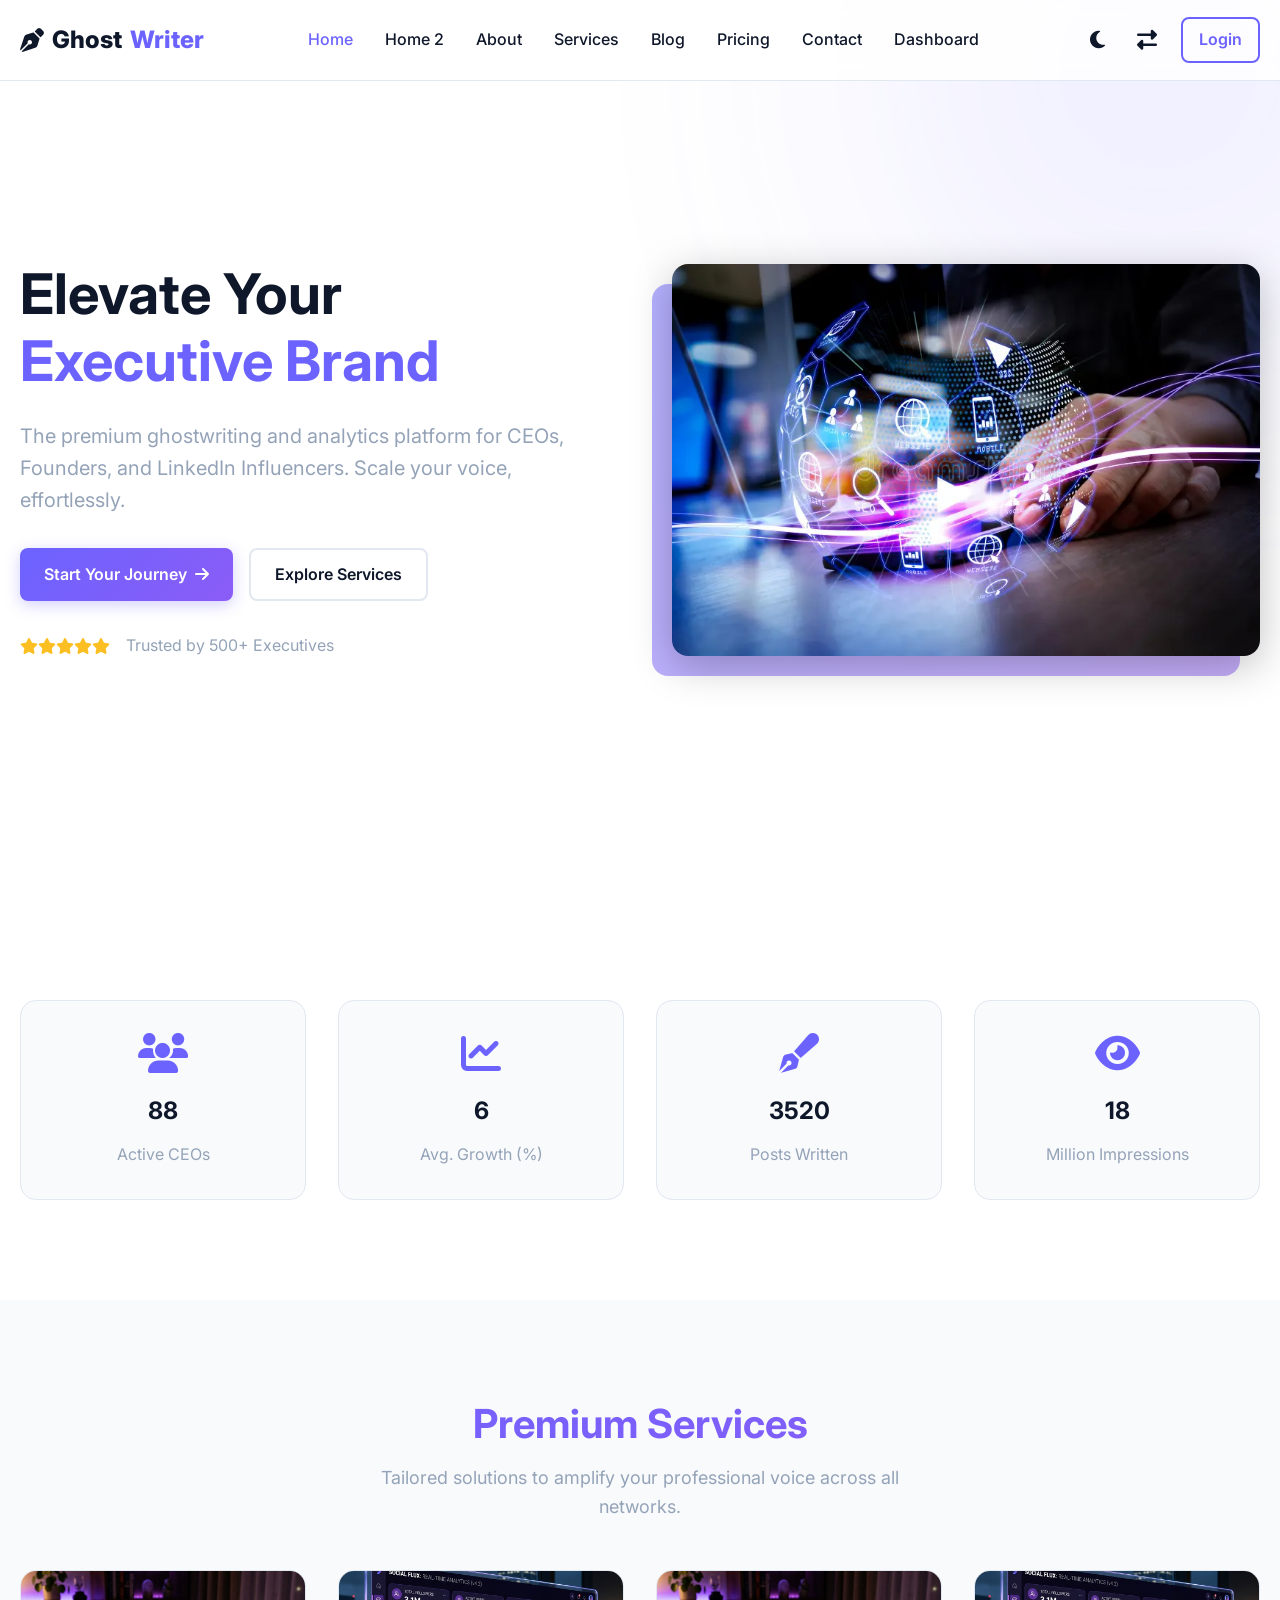
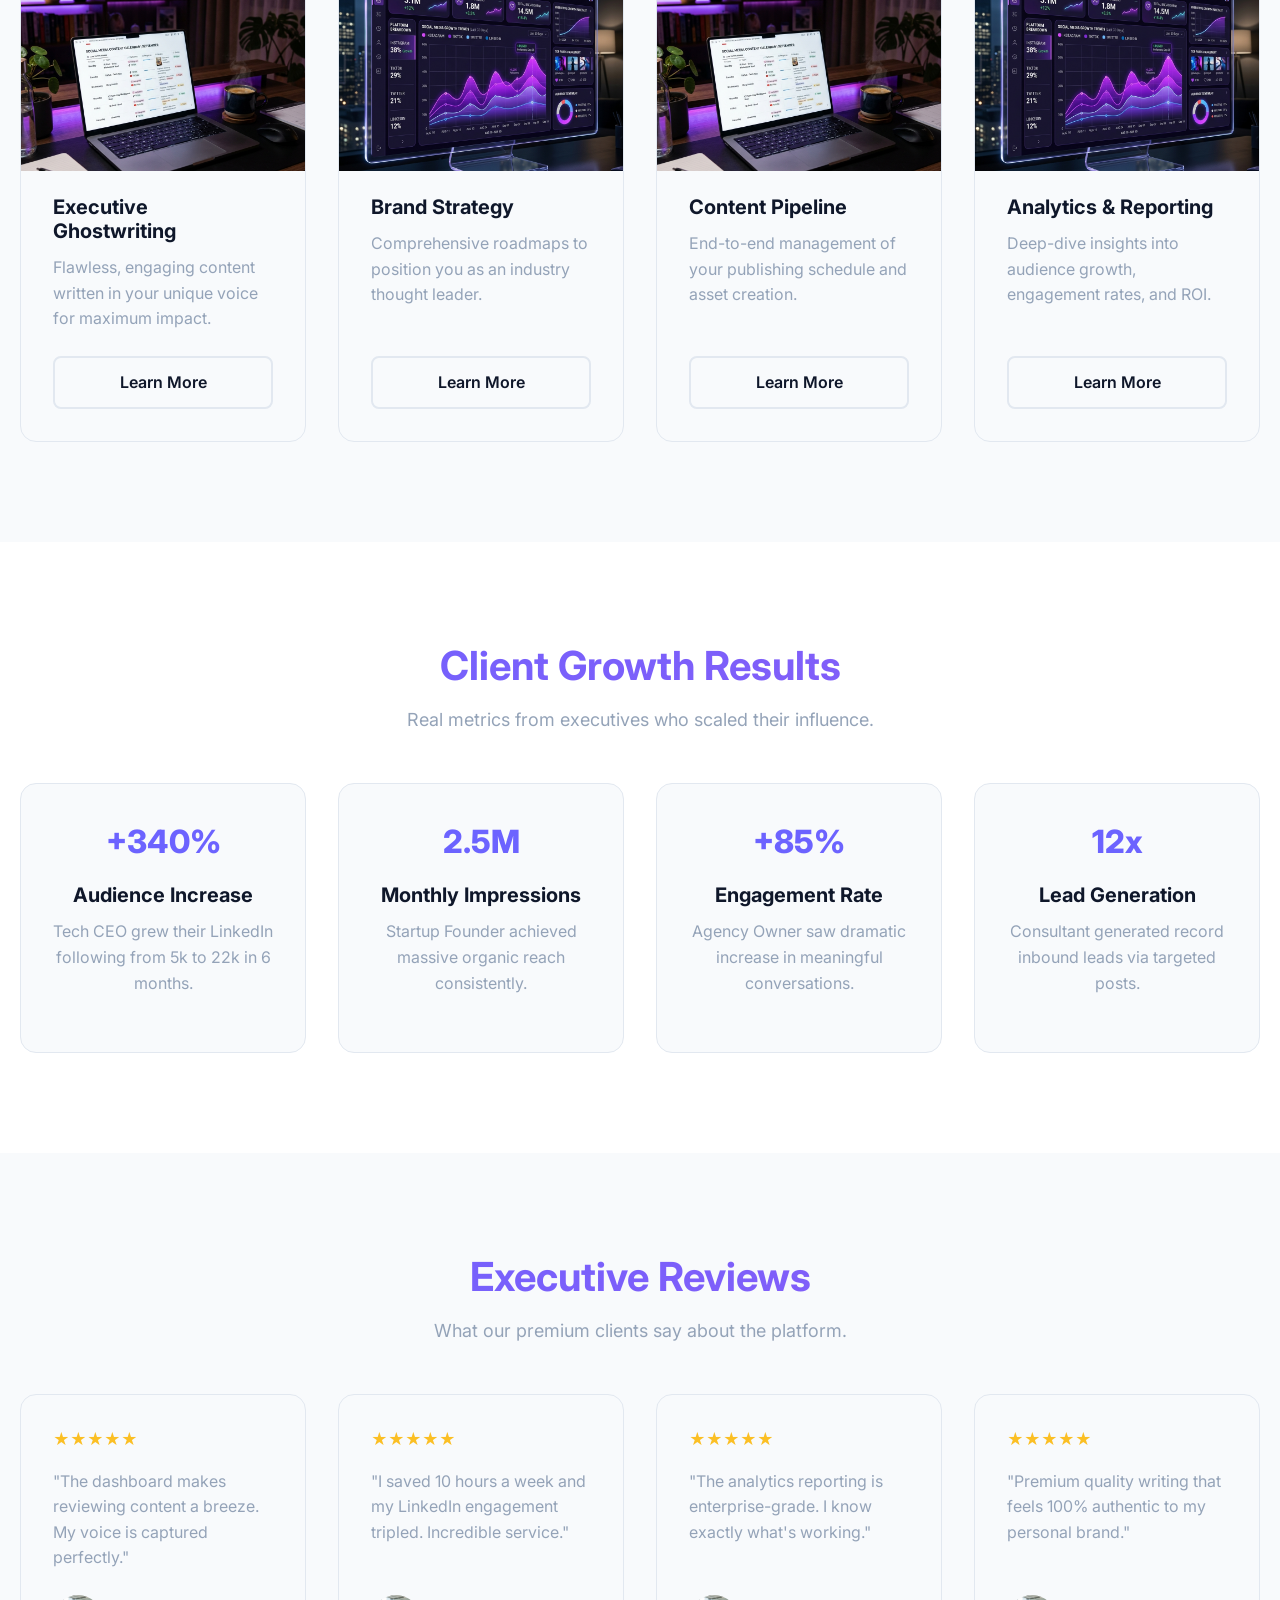
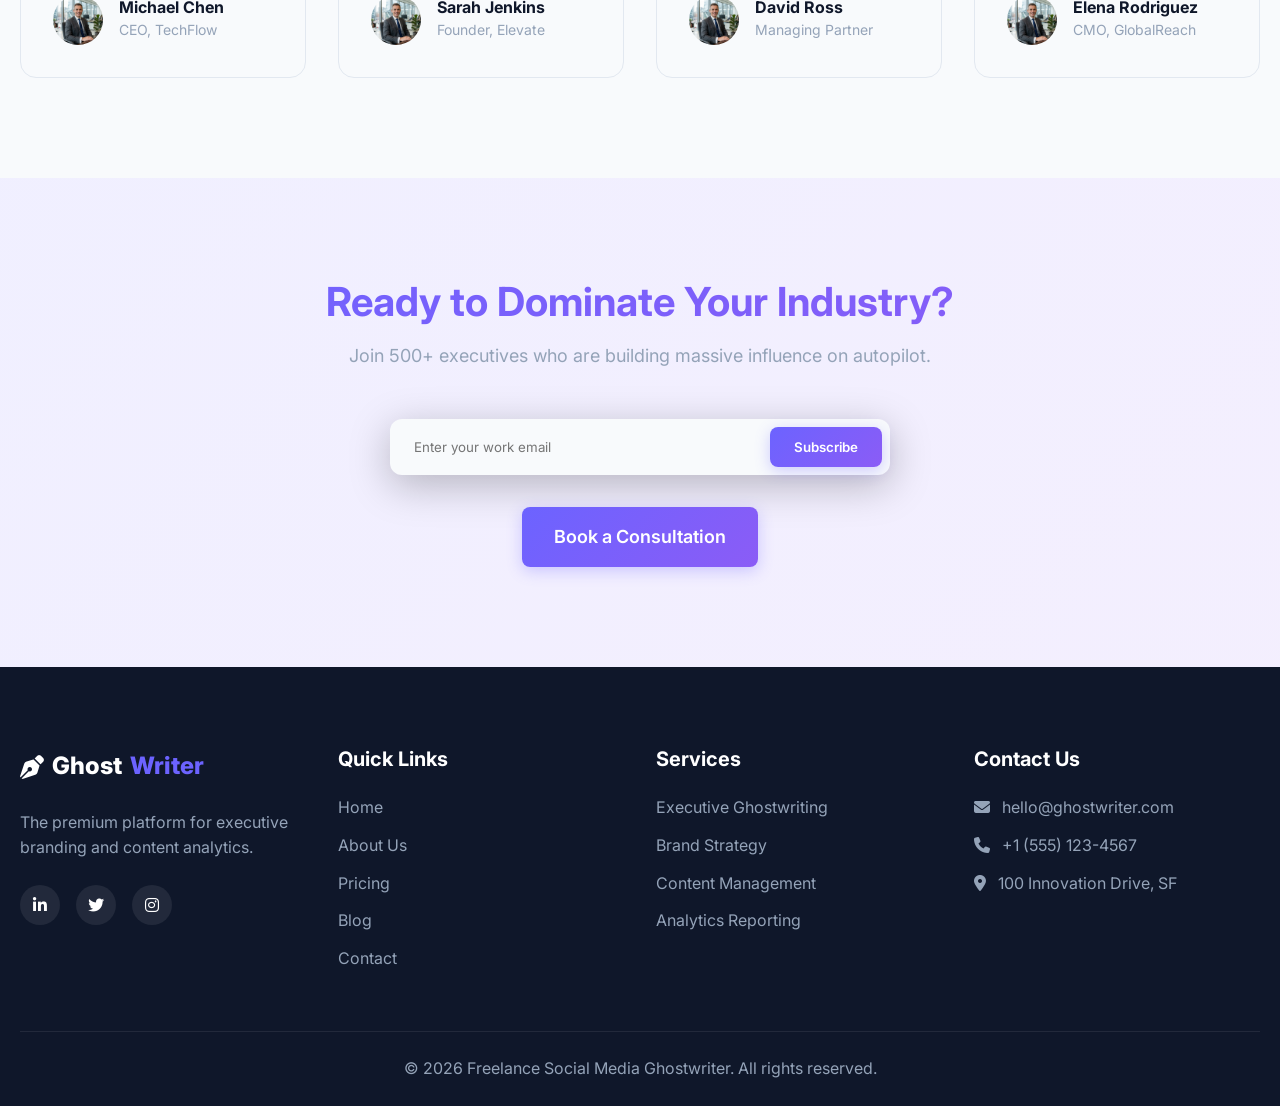
==== index.html @ 5eb12a27 "Initial commit" ====
<!DOCTYPE html>
<html lang="en">

<head>
    <meta charset="UTF-8">
    <meta name="viewport" content="width=device-width, initial-scale=1.0">
    <title>Home - Freelance Social Media Ghostwriter</title>
    <meta name="description" content="Premium SaaS + Executive Branding + Social Media Analytics Platform">
    <link href="https://fonts.googleapis.com/css2?family=Inter:wght@400;500;600;700;800&display=swap" rel="stylesheet">
    <link rel="stylesheet" href="https://cdnjs.cloudflare.com/ajax/libs/font-awesome/6.4.0/css/all.min.css">
    <link rel="stylesheet" href="assets/css/style.css">
    <link rel="stylesheet" href="assets/css/dark-mode.css">
</head>

<body>

    <!-- NAVBAR -->
    <nav class="navbar">
        <div class="container">
            <a href="index.html" class="logo">
                <i class="fa-solid fa-pen-nib"></i>
                Ghost<span>Writer</span>
            </a>
            <div class="nav-links">
                <a href="index.html" class="active">Home</a>
                <a href="home-2.html">Home 2</a>
                <a href="about.html">About</a>
                <a href="services.html">Services</a>
                <a href="blog.html">Blog</a>
                <a href="pricing.html">Pricing</a>
                <a href="contact.html">Contact</a>
                <a href="dashboard.html">Dashboard</a>
            </div>
            <div class="nav-actions">
                <button class="theme-toggle" aria-label="Toggle Dark Mode">
                    <i class="fa-solid fa-moon"></i>
                    <i class="fa-solid fa-sun" style="display:none;"></i>
                </button>
                <button class="rtl-toggle" aria-label="Toggle RTL">
                    <i class="fa-solid fa-right-left"></i>
                </button>
                <a href="login.html" class="btn btn-outline" style="padding: 0.5rem 1rem; border: 2px solid var(--primary); color: var(--primary);">Login</a>
                <button class="mobile-menu-btn">
                    <i class="fa-solid fa-bars"></i>
                </button>
            </div>
        </div>
    </nav>

    <!-- 1. HERO SECTION -->
    <header class="hero">
        <div class="container">
            <div class="hero-content">
                <h1>Elevate Your <br><span style="color:var(--primary)">Executive Brand</span></h1>
                <p>The premium ghostwriting and analytics platform for CEOs, Founders, and LinkedIn Influencers. Scale
                    your voice, effortlessly.</p>
                <div class="hero-btns">
                    <a href="pricing.html" class="btn btn-primary">Start Your Journey <i
                            class="fa-solid fa-arrow-right"></i></a>
                    <a href="services.html" class="btn btn-outline">Explore Services</a>
                </div>
                <div style="margin-top:2rem; display:flex; align-items:center; gap:1rem; color:var(--gray);">
                    <div style="display:flex;">
                        <i class="fa-solid fa-star" style="color:#fbbf24;"></i>
                        <i class="fa-solid fa-star" style="color:#fbbf24;"></i>
                        <i class="fa-solid fa-star" style="color:#fbbf24;"></i>
                        <i class="fa-solid fa-star" style="color:#fbbf24;"></i>
                        <i class="fa-solid fa-star" style="color:#fbbf24;"></i>
                    </div>
                    <span>Trusted by 500+ Executives</span>
                </div>
            </div>
            <div class="hero-img-wrap">
                <img src="assets/images/home-hero.png" alt="Executive Branding Dashboard">
            </div>
        </div>
    </header>

    <!-- 2. STATS SECTION (4 cards) -->
    <section class="section-padding">
        <div class="container">
            <div class="grid-4">
                <div class="card text-center stats-card">
                    <i class="fa-solid fa-users mb-4" style="font-size:2.5rem; color:var(--primary);"></i>
                    <h2 class="counter" data-target="250">0</h2>
                    <p class="card-text" style="margin:0;">Active CEOs</p>
                </div>
                <div class="card text-center stats-card">
                    <i class="fa-solid fa-chart-line mb-4" style="font-size:2.5rem; color:var(--primary);"></i>
                    <h2 class="counter" data-target="15">0</h2>
                    <p class="card-text" style="margin:0;">Avg. Growth (%)</p>
                </div>
                <div class="card text-center stats-card">
                    <i class="fa-solid fa-pen-fancy mb-4" style="font-size:2.5rem; color:var(--primary);"></i>
                    <h2 class="counter" data-target="10000">0</h2>
                    <p class="card-text" style="margin:0;">Posts Written</p>
                </div>
                <div class="card text-center stats-card">
                    <i class="fa-solid fa-eye mb-4" style="font-size:2.5rem; color:var(--primary);"></i>
                    <h2 class="counter" data-target="50">0</h2>
                    <p class="card-text" style="margin:0;">Million Impressions</p>
                </div>
            </div>
        </div>
    </section>

    <!-- 3. SERVICES SECTION (4 cards) -->
    <section class="section-padding" style="background:var(--card-bg);">
        <div class="container">
            <div class="text-center">
                <h2 class="section-title">Premium Services</h2>
                <p class="section-subtitle">Tailored solutions to amplify your professional voice across all networks.
                </p>
            </div>
            <div class="grid-4">
                <div class="card card-flush">
                    <div class="card-img-wrap">
                        <img src="assets/images/blog-thumb.png" alt="Ghostwriting">
                    </div>
                    <div class="card-content">
                        <h3 class="card-title">Executive Ghostwriting</h3>
                        <p class="card-text">Flawless, engaging content written in your unique voice for maximum impact.
                        </p>
                        <div class="card-footer">
                            <a href="services-details.html" class="btn btn-outline" style="width:100%;">Learn More</a>
                        </div>
                    </div>
                </div>
                <div class="card card-flush">
                    <div class="card-img-wrap">
                        <img src="assets/images/dashboard-mockup.png" alt="Brand Strategy">
                    </div>
                    <div class="card-content">
                        <h3 class="card-title">Brand Strategy</h3>
                        <p class="card-text">Comprehensive roadmaps to position you as an industry thought leader.</p>
                        <div class="card-footer">
                            <a href="services-details.html" class="btn btn-outline" style="width:100%;">Learn More</a>
                        </div>
                    </div>
                </div>
                <div class="card card-flush">
                    <div class="card-img-wrap">
                        <img src="assets/images/blog-thumb.png" alt="Content Management">
                    </div>
                    <div class="card-content">
                        <h3 class="card-title">Content Pipeline</h3>
                        <p class="card-text">End-to-end management of your publishing schedule and asset creation.</p>
                        <div class="card-footer">
                            <a href="services-details.html" class="btn btn-outline" style="width:100%;">Learn More</a>
                        </div>
                    </div>
                </div>
                <div class="card card-flush">
                    <div class="card-img-wrap">
                        <img src="assets/images/dashboard-mockup.png" alt="Analytics Reporting">
                    </div>
                    <div class="card-content">
                        <h3 class="card-title">Analytics & Reporting</h3>
                        <p class="card-text">Deep-dive insights into audience growth, engagement rates, and ROI.</p>
                        <div class="card-footer">
                            <a href="services-details.html" class="btn btn-outline" style="width:100%;">Learn More</a>
                        </div>
                    </div>
                </div>
            </div>
        </div>
    </section>

    <!-- 4. CASE STUDIES (4 cards) -->
    <section class="section-padding">
        <div class="container">
            <div class="text-center">
                <h2 class="section-title">Client Growth Results</h2>
                <p class="section-subtitle">Real metrics from executives who scaled their influence.</p>
            </div>
            <div class="grid-4">
                <div class="card text-center">
                    <div class="card-content">
                        <div style="font-size:2rem; font-weight:800; color:var(--primary); margin-bottom:1rem;">+340%
                        </div>
                        <h3 class="card-title">Audience Increase</h3>
                        <p class="card-text">Tech CEO grew their LinkedIn following from 5k to 22k in 6 months.</p>
                    </div>
                </div>
                <div class="card text-center">
                    <div class="card-content">
                        <div style="font-size:2rem; font-weight:800; color:var(--primary); margin-bottom:1rem;">2.5M
                        </div>
                        <h3 class="card-title">Monthly Impressions</h3>
                        <p class="card-text">Startup Founder achieved massive organic reach consistently.</p>
                    </div>
                </div>
                <div class="card text-center">
                    <div class="card-content">
                        <div style="font-size:2rem; font-weight:800; color:var(--primary); margin-bottom:1rem;">+85%
                        </div>
                        <h3 class="card-title">Engagement Rate</h3>
                        <p class="card-text">Agency Owner saw dramatic increase in meaningful conversations.</p>
                    </div>
                </div>
                <div class="card text-center">
                    <div class="card-content">
                        <div style="font-size:2rem; font-weight:800; color:var(--primary); margin-bottom:1rem;">12x
                        </div>
                        <h3 class="card-title">Lead Generation</h3>
                        <p class="card-text">Consultant generated record inbound leads via targeted posts.</p>
                    </div>
                </div>
            </div>
        </div>
    </section>

    <!-- 5. TESTIMONIALS (4 cards) -->
    <section class="section-padding" style="background:var(--card-bg);">
        <div class="container">
            <div class="text-center">
                <h2 class="section-title">Executive Reviews</h2>
                <p class="section-subtitle">What our premium clients say about the platform.</p>
            </div>
            <div class="grid-4">
                <div class="card">
                    <div style="color:#fbbf24; margin-bottom:1rem;">★★★★★</div>
                    <p class="card-text">"The dashboard makes reviewing content a breeze. My voice is captured
                        perfectly."</p>
                    <div style="display:flex; align-items:center; gap:1rem;">
                        <img src="assets/images/avatar.png"
                            style="width:50px; height:50px; border-radius:50%; object-fit:cover;">
                        <div>
                            <h4 style="margin:0; font-size:1rem;">Michael Chen</h4>
                            <span style="color:var(--gray); font-size:0.875rem;">CEO, TechFlow</span>
                        </div>
                    </div>
                </div>
                <div class="card">
                    <div style="color:#fbbf24; margin-bottom:1rem;">★★★★★</div>
                    <p class="card-text">"I saved 10 hours a week and my LinkedIn engagement tripled. Incredible
                        service."</p>
                    <div style="display:flex; align-items:center; gap:1rem;">
                        <img src="assets/images/avatar.png"
                            style="width:50px; height:50px; border-radius:50%; object-fit:cover;">
                        <div>
                            <h4 style="margin:0; font-size:1rem;">Sarah Jenkins</h4>
                            <span style="color:var(--gray); font-size:0.875rem;">Founder, Elevate</span>
                        </div>
                    </div>
                </div>
                <div class="card">
                    <div style="color:#fbbf24; margin-bottom:1rem;">★★★★★</div>
                    <p class="card-text">"The analytics reporting is enterprise-grade. I know exactly what's working."
                    </p>
                    <div style="display:flex; align-items:center; gap:1rem;">
                        <img src="assets/images/avatar.png"
                            style="width:50px; height:50px; border-radius:50%; object-fit:cover;">
                        <div>
                            <h4 style="margin:0; font-size:1rem;">David Ross</h4>
                            <span style="color:var(--gray); font-size:0.875rem;">Managing Partner</span>
                        </div>
                    </div>
                </div>
                <div class="card">
                    <div style="color:#fbbf24; margin-bottom:1rem;">★★★★★</div>
                    <p class="card-text">"Premium quality writing that feels 100% authentic to my personal brand."</p>
                    <div style="display:flex; align-items:center; gap:1rem;">
                        <img src="assets/images/avatar.png"
                            style="width:50px; height:50px; border-radius:50%; object-fit:cover;">
                        <div>
                            <h4 style="margin:0; font-size:1rem;">Elena Rodriguez</h4>
                            <span style="color:var(--gray); font-size:0.875rem;">CMO, GlobalReach</span>
                        </div>
                    </div>
                </div>
            </div>
        </div>
    </section>

    <!-- 6. CTA + NEWSLETTER -->
    <section class="section-padding" style="position:relative; overflow:hidden;">
        <div
            style="position:absolute; top:0; left:0; width:100%; height:100%; background:var(--gradient); opacity:0.1; z-index:-1;">
        </div>
        <div class="container text-center">
            <h2 class="section-title">Ready to Dominate Your Industry?</h2>
            <p class="section-subtitle">Join 500+ executives who are building massive influence on autopilot.</p>

            <div style="max-width:500px; margin:0 auto 2rem;">
                <form class="newsletter-form"
                    style="background:var(--card-bg); padding:0.5rem; border-radius:0.75rem; box-shadow:var(--shadow);">
                    <input type="email" placeholder="Enter your work email"
                        style="border:none; background:transparent; color:var(--text-color); outline:none;" required>
                    <button type="submit" class="btn btn-primary">Subscribe</button>
                </form>
            </div>

            <a href="pricing.html" class="btn btn-primary" style="font-size:1.125rem; padding:1rem 2rem;">Book a
                Consultation</a>
        </div>
    </section>

    <!-- FOOTER -->
    <footer class="footer">
        <div class="container">
            <div class="footer-grid">
                <div class="footer-widget">
                    <a href="index.html" class="logo" style="color:#fff; margin-bottom:1.5rem;">
                        <i class="fa-solid fa-pen-nib"></i>
                        Ghost<span style="color:var(--primary);">Writer</span>
                    </a>
                    <p style="color:var(--gray); margin-bottom:1.5rem;">The premium platform for executive branding and
                        content analytics.</p>
                    <div class="social-icons">
                        <a href="#"><i class="fa-brands fa-linkedin-in"></i></a>
                        <a href="#"><i class="fa-brands fa-twitter"></i></a>
                        <a href="#"><i class="fa-brands fa-instagram"></i></a>
                    </div>
                </div>
                <div class="footer-widget">
                    <h3>Quick Links</h3>
                    <ul class="footer-links">
                        <li><a href="index.html">Home</a></li>
                        <li><a href="about.html">About Us</a></li>
                        <li><a href="pricing.html">Pricing</a></li>
                        <li><a href="blog.html">Blog</a></li>
                        <li><a href="contact.html">Contact</a></li>
                    </ul>
                </div>
                <div class="footer-widget">
                    <h3>Services</h3>
                    <ul class="footer-links">
                        <li><a href="services-details.html">Executive Ghostwriting</a></li>
                        <li><a href="services-details.html">Brand Strategy</a></li>
                        <li><a href="services-details.html">Content Management</a></li>
                        <li><a href="services-details.html">Analytics Reporting</a></li>
                    </ul>
                </div>
                <div class="footer-widget">
                    <h3>Contact Us</h3>
                    <ul class="footer-links">
                        <li style="color:var(--gray);"><i class="fa-solid fa-envelope" style="margin-right:0.5rem;"></i>
                            hello@ghostwriter.com</li>
                        <li style="color:var(--gray);"><i class="fa-solid fa-phone" style="margin-right:0.5rem;"></i> +1
                            (555) 123-4567</li>
                        <li style="color:var(--gray);"><i class="fa-solid fa-location-dot"
                                style="margin-right:0.5rem;"></i> 100 Innovation Drive, SF</li>
                    </ul>
                </div>
            </div>
            <div class="footer-bottom">
                <p>&copy; 2026 Freelance Social Media Ghostwriter. All rights reserved.</p>
            </div>
        </div>
    </footer>

    <script src="assets/js/main.js"></script>
</body>

</html>
---- assets/css/style.css ----
/* ==========================================================================
   GLOBAL VARIABLES
   ========================================================================== */
:root {
  --primary: #6c63ff;
  --secondary: #111827;
  --accent: #8b5cf6;
  --light: #ffffff;
  --dark: #0f172a;
  --text: #e5e7eb;
  --gray: #94a3b8;
  --border: #e2e8f0;
  --glass: rgba(255, 255, 255, 0.08);
  --shadow: 0 10px 40px rgba(0, 0, 0, 0.25);
  --gradient: linear-gradient(135deg, #6c63ff, #8b5cf6);
  --bg-color: #ffffff;
  --text-color: #334155;
  --heading-color: #0f172a;
  --card-bg: #f8fafc;
  --nav-bg: rgba(255, 255, 255, 0.85);
  --input-bg: #ffffff;
  --input-border: #cbd5e1;
}

/* ==========================================================================
   RESET & BASE STYLES
   ========================================================================== */
* {
  margin: 0;
  padding: 0;
  box-sizing: border-box;
}

body {
  font-family: 'Inter', sans-serif;
  background-color: var(--bg-color);
  color: var(--text-color);
  line-height: 1.6;
  overflow-x: hidden;
  transition: background-color 0.3s ease, color 0.3s ease;
}

h1, h2, h3, h4, h5, h6 {
  color: var(--heading-color);
  font-family: 'Inter', sans-serif;
  font-weight: 700;
  line-height: 1.2;
  margin-bottom: 1rem;
}

a {
  text-decoration: none;
  color: var(--primary);
  transition: all 0.3s ease;
}

img {
  max-width: 100%;
  display: block;
}

ul {
  list-style: none;
}

button {
  cursor: pointer;
  border: none;
  outline: none;
  font-family: inherit;
}

input, textarea, select {
  font-family: inherit;
}

/* ==========================================================================
   LAYOUT & UTILITIES
   ========================================================================== */
.container {
  width: 100%;
  max-width: 1280px;
  margin: auto;
  padding: 0 20px;
}

.section-padding {
  padding: 100px 0;
}

.text-center {
  text-align: center;
}

.mb-4 { margin-bottom: 1.5rem; }
.mb-8 { margin-bottom: 3rem; }
.mt-4 { margin-top: 1.5rem; }

.section-title {
  font-size: 2.5rem;
  margin-bottom: 1rem;
  background: var(--gradient);
  -webkit-background-clip: text;
  -webkit-text-fill-color: transparent;
}

.section-subtitle {
  color: var(--gray);
  max-width: 600px;
  margin: 0 auto 3rem;
  font-size: 1.125rem;
}

/* ==========================================================================
   BUTTONS
   ========================================================================== */
.btn {
  display: inline-flex;
  align-items: center;
  justify-content: center;
  padding: 0.75rem 1.5rem;
  border-radius: 0.5rem;
  font-weight: 600;
  transition: all 0.3s ease;
  gap: 0.5rem;
}

.btn-primary {
  background: var(--gradient);
  color: #ffffff;
  box-shadow: 0 4px 15px rgba(108, 99, 255, 0.3);
}

.btn-primary:hover {
  transform: translateY(-2px);
  box-shadow: 0 8px 25px rgba(108, 99, 255, 0.4);
  color: #fff;
}

.btn-outline {
  background: transparent;
  color: var(--heading-color);
  border: 2px solid var(--border);
}

.btn-outline:hover {
  border-color: var(--primary);
  color: var(--primary);
}

/* ==========================================================================
   NAVBAR
   ========================================================================== */
.navbar {
  position: fixed;
  top: 0;
  left: 0;
  width: 100%;
  background: var(--nav-bg);
  backdrop-filter: blur(10px);
  -webkit-backdrop-filter: blur(10px);
  z-index: 1000;
  border-bottom: 1px solid var(--border);
  transition: all 0.3s ease;
}

.navbar .container {
  display: flex;
  justify-content: space-between;
  align-items: center;
  height: 80px;
}

.logo {
  font-size: 1.5rem;
  font-weight: 800;
  color: var(--heading-color);
  display: flex;
  align-items: center;
  gap: 0.5rem;
}

.logo span {
  color: var(--primary);
}

.nav-links {
  display: flex;
  gap: 2rem;
  align-items: center;
}

.nav-links a {
  color: var(--heading-color);
  font-weight: 500;
}

.nav-links a:hover,
.nav-links a.active {
  color: var(--primary);
}

.nav-actions {
  display: flex;
  gap: 1rem;
  align-items: center;
}

.theme-toggle, .rtl-toggle {
  background: transparent;
  color: var(--heading-color);
  font-size: 1.25rem;
  padding: 0.5rem;
  border-radius: 50%;
  transition: all 0.3s ease;
}

.theme-toggle:hover, .rtl-toggle:hover {
  background: var(--glass);
}

.mobile-menu-btn {
  display: none;
  font-size: 1.5rem;
  background: transparent;
  color: var(--heading-color);
}

/* ==========================================================================
   FOOTER
   ========================================================================== */
.footer {
  background: var(--dark);
  color: var(--text);
  padding: 80px 0 0;
}

.footer-grid {
  display: grid;
  grid-template-columns: repeat(4, 1fr);
  gap: 2rem;
  margin-bottom: 3rem;
}

.footer-widget h3 {
  color: #fff;
  font-size: 1.25rem;
  margin-bottom: 1.5rem;
}

.footer-links li {
  margin-bottom: 0.75rem;
}

.footer-links a {
  color: var(--gray);
}

.footer-links a:hover {
  color: var(--primary);
  padding-left: 0.5rem;
}

.social-icons {
  display: flex;
  gap: 1rem;
  margin-top: 1.5rem;
}

.social-icons a {
  display: flex;
  align-items: center;
  justify-content: center;
  width: 40px;
  height: 40px;
  border-radius: 50%;
  background: var(--glass);
  color: #fff;
}

.social-icons a:hover {
  background: var(--primary);
  transform: translateY(-3px);
}

.newsletter-form {
  display: flex;
  gap: 0.5rem;
}

.newsletter-form input {
  flex: 1;
  padding: 0.75rem 1rem;
  border-radius: 0.5rem;
  border: 1px solid var(--glass);
  background: rgba(255, 255, 255, 0.05);
  color: #fff;
}

.footer-bottom {
  text-align: center;
  padding: 1.5rem 0;
  border-top: 1px solid var(--glass);
  color: var(--gray);
}

/* ==========================================================================
   GRID & CARDS
   ========================================================================== */
.grid-2 {
  display: grid;
  grid-template-columns: repeat(2, 1fr);
  gap: 2rem;
}

.grid-4 {
  display: grid;
  grid-template-columns: repeat(4, 1fr);
  gap: 2rem;
}

.grid-6 {
  display: grid;
  grid-template-columns: repeat(3, 1fr);
  gap: 2rem;
}

.grid-8 {
  display: grid;
  grid-template-columns: repeat(4, 1fr);
  gap: 2rem;
}

.card {
  background: var(--card-bg);
  border-radius: 1rem;
  padding: 2rem;
  border: 1px solid var(--border);
  transition: all 0.3s ease;
  display: flex;
  flex-direction: column;
  height: 100%;
}

.card:hover {
  transform: translateY(-5px);
  box-shadow: var(--shadow);
  border-color: var(--primary);
}

.card-img-wrap {
  width: 100%;
  height: 200px;
  border-radius: 0.75rem;
  overflow: hidden;
  margin-bottom: 1.5rem;
}

.card-img-wrap img {
  width: 100%;
  height: 100%;
  object-fit: cover;
  object-position: center;
  transition: transform 0.5s ease;
}

.card:hover .card-img-wrap img {
  transform: scale(1.05);
}

.card-content {
  flex: 1;
  display: flex;
  flex-direction: column;
}

/* Card with flush image at top */
.card.card-flush {
  padding: 0;
  overflow: hidden;
}

.card.card-flush .card-img-wrap {
  height: 200px;
  border-radius: 0;
  margin-bottom: 0;
}

.card.card-flush .card-content {
  padding: 1.5rem 2rem 2rem;
}

.card-title {
  font-size: 1.25rem;
  margin-bottom: 0.75rem;
}

.card-text {
  color: var(--gray);
  margin-bottom: 1.5rem;
  flex: 1;
}

.card-footer {
  margin-top: auto;
}

/* ==========================================================================
   HERO SECTIONS
   ========================================================================== */
.hero {
  min-height: 100vh;
  display: flex;
  align-items: center;
  padding: 80px 0 60px;
  position: relative;
  overflow: hidden;
  background: var(--bg-color);
}

.hero::before {
  content: '';
  position: absolute;
  top: -20%;
  right: -10%;
  width: 500px;
  height: 500px;
  background: var(--primary);
  filter: blur(150px);
  opacity: 0.15;
  border-radius: 50%;
  z-index: 0;
}

.hero .container {
  position: relative;
  z-index: 1;
  display: grid;
  grid-template-columns: 1fr 1fr;
  gap: 4rem;
  align-items: center;
}

.hero-content h1 {
  font-size: 3.5rem;
  margin-bottom: 1.5rem;
}

.hero-content p {
  font-size: 1.25rem;
  color: var(--gray);
  margin-bottom: 2rem;
}

.hero-btns {
  display: flex;
  gap: 1rem;
}

.hero-img-wrap {
  position: relative;
}

.hero-img-wrap::after {
  content: '';
  position: absolute;
  bottom: -20px;
  left: -20px;
  width: 100%;
  height: 100%;
  background: var(--gradient);
  border-radius: 1rem;
  z-index: -1;
  opacity: 0.5;
}

.hero-img-wrap img {
  border-radius: 1rem;
  box-shadow: var(--shadow);
  width: 100%;
  height: auto;
  max-height: 60vh;
  object-fit: contain;
}

/* ==========================================================================
   FORMS
   ========================================================================== */
.form-group {
  margin-bottom: 1.5rem;
}

.form-label {
  display: block;
  margin-bottom: 0.5rem;
  font-weight: 500;
}

.form-control {
  width: 100%;
  padding: 0.875rem 1rem;
  border-radius: 0.5rem;
  border: 1px solid var(--input-border);
  background: var(--input-bg);
  color: var(--text-color);
  transition: all 0.3s ease;
}

.form-control:focus {
  border-color: var(--primary);
  box-shadow: 0 0 0 3px rgba(108, 99, 255, 0.1);
}

/* ==========================================================================
   ACCORDION (FAQ)
   ========================================================================== */
.accordion-item {
  border: 1px solid var(--border);
  border-radius: 0.5rem;
  margin-bottom: 1rem;
  background: var(--card-bg);
  overflow: hidden;
}

.accordion-header {
  padding: 1.25rem;
  display: flex;
  justify-content: space-between;
  align-items: center;
  cursor: pointer;
  font-weight: 600;
  background: var(--card-bg);
}

.accordion-header i {
  transition: transform 0.3s ease;
}

.accordion-item.active .accordion-header i {
  transform: rotate(180deg);
}

.accordion-body {
  padding: 0 1.25rem;
  max-height: 0;
  overflow: hidden;
  transition: max-height 0.3s ease, padding 0.3s ease;
}

.accordion-item.active .accordion-body {
  padding: 0 1.25rem 1.25rem;
  max-height: 500px;
}

/* ==========================================================================
   PAGE HEADERS (For inner pages)
   ========================================================================== */
.page-header {
  padding: 160px 0 80px;
  background: var(--bg-color);
  text-align: center;
  position: relative;
}

.page-header h1 {
  font-size: 3rem;
  margin-bottom: 1rem;
}

/* ==========================================================================
   RESPONSIVE DESIGN
   ========================================================================== */
@media (max-width: 1024px) {
  .hero .container {
    grid-template-columns: 1fr;
    text-align: center;
  }
  
  .hero-btns {
    justify-content: center;
  }

  .hero-img-wrap {
    margin: 3rem auto 0;
    width: fit-content;
    max-width: 100%;
  }

  .hero-img-wrap img {
    max-width: 500px;
  }
  
  .grid-4, .grid-8, .grid-6 {
    grid-template-columns: repeat(2, 1fr);
  }
  
  .footer-grid {
    grid-template-columns: repeat(2, 1fr);
  }

  .nav-links {
    position: fixed;
    top: 80px;
    left: -100%;
    width: 100%;
    height: calc(100vh - 80px);
    background: var(--nav-bg);
    backdrop-filter: blur(10px);
    flex-direction: column;
    align-items: center;
    justify-content: center;
    transition: all 0.3s ease;
  }

  .nav-links.active {
    left: 0;
  }

  .mobile-menu-btn {
    display: block;
  }
}

@media (max-width: 768px) {
  .hero-content h1 {
    font-size: 2.5rem;
  }
  
  .section-title {
    font-size: 2rem;
  }

  .grid-2 {
    grid-template-columns: 1fr;
  }
}

@media (max-width: 640px) {
  .grid-4, .grid-8, .grid-6 {
    grid-template-columns: 1fr;
  }
  
  .footer-grid {
    grid-template-columns: 1fr;
  }
  
  .hero-btns {
    flex-direction: column;
  }
}
---- assets/css/dark-mode.css ----
/* ==========================================================================
   DARK MODE STYLES
   ========================================================================== */
body.dark-mode {
  --bg-color: #0f172a;
  --text-color: #94a3b8;
  --heading-color: #f8fafc;
  --card-bg: #1e293b;
  --nav-bg: rgba(15, 23, 42, 0.85);
  --input-bg: #1e293b;
  --input-border: #334155;
  --border: rgba(255, 255, 255, 0.08);
  --glass: rgba(255, 255, 255, 0.05);
}

body.dark-mode .btn-outline {
  border-color: var(--border);
  color: var(--heading-color);
}

body.dark-mode .btn-outline:hover {
  border-color: var(--primary);
  color: var(--primary);
}

body.dark-mode .card {
  box-shadow: 0 4px 20px rgba(0, 0, 0, 0.3);
}

body.dark-mode .card:hover {
  box-shadow: 0 10px 40px rgba(0, 0, 0, 0.5);
}

body.dark-mode .navbar {
  border-bottom: 1px solid var(--border);
}

body.dark-mode .accordion-item {
  border-color: var(--border);
}

body.dark-mode .accordion-header {
  background: var(--card-bg);
}

body.dark-mode .footer {
  border-top: 1px solid var(--border);
}

body.dark-mode .stats-card,
body.dark-mode .pricing-card,
body.dark-mode .dashboard-card {
  background: var(--card-bg);
  border-color: var(--border);
}

/* Fix forms for dark mode */
body.dark-mode .form-control {
  color: var(--heading-color);
}

body.dark-mode .form-control::placeholder {
  color: #64748b;
}

/* Theme toggle icon animation */
.theme-toggle .fa-moon {
  display: block;
}
.theme-toggle .fa-sun {
  display: none;
}

body.dark-mode .theme-toggle .fa-moon {
  display: none;
}
body.dark-mode .theme-toggle .fa-sun {
  display: block;
}
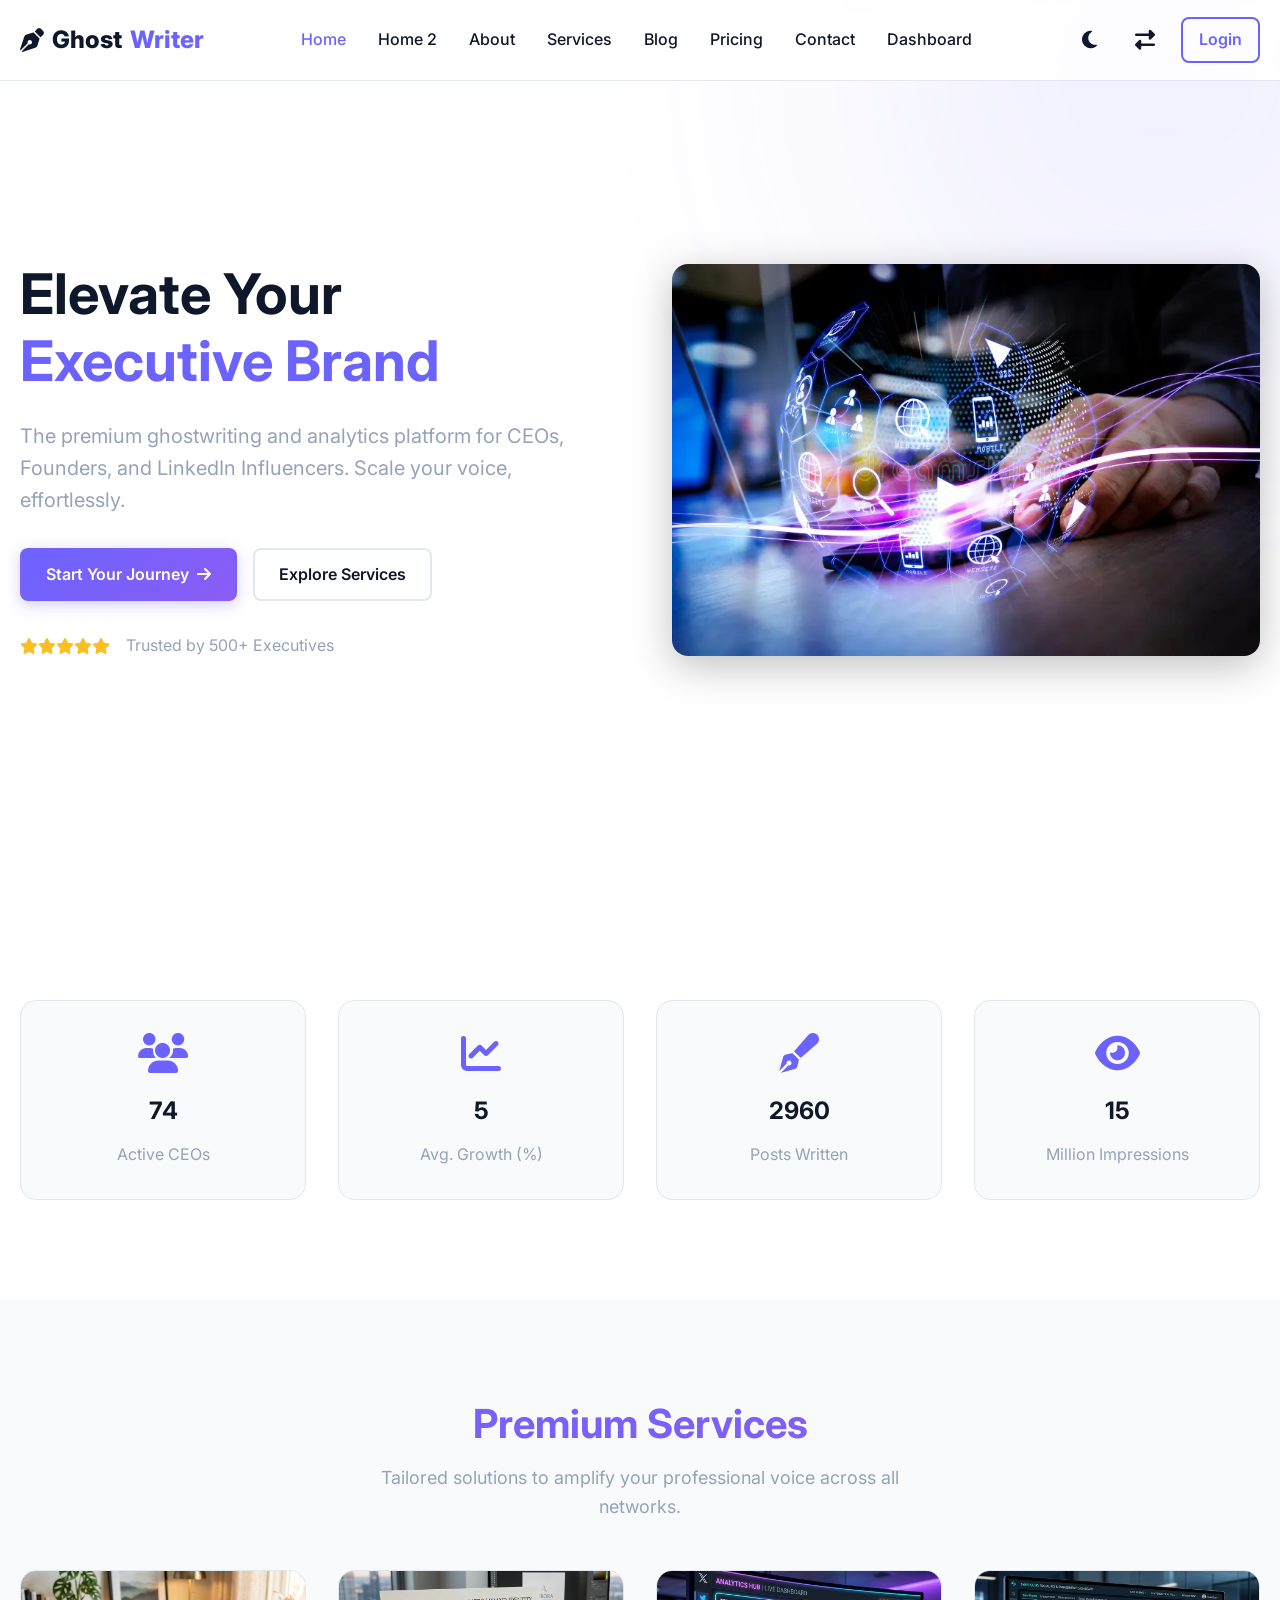
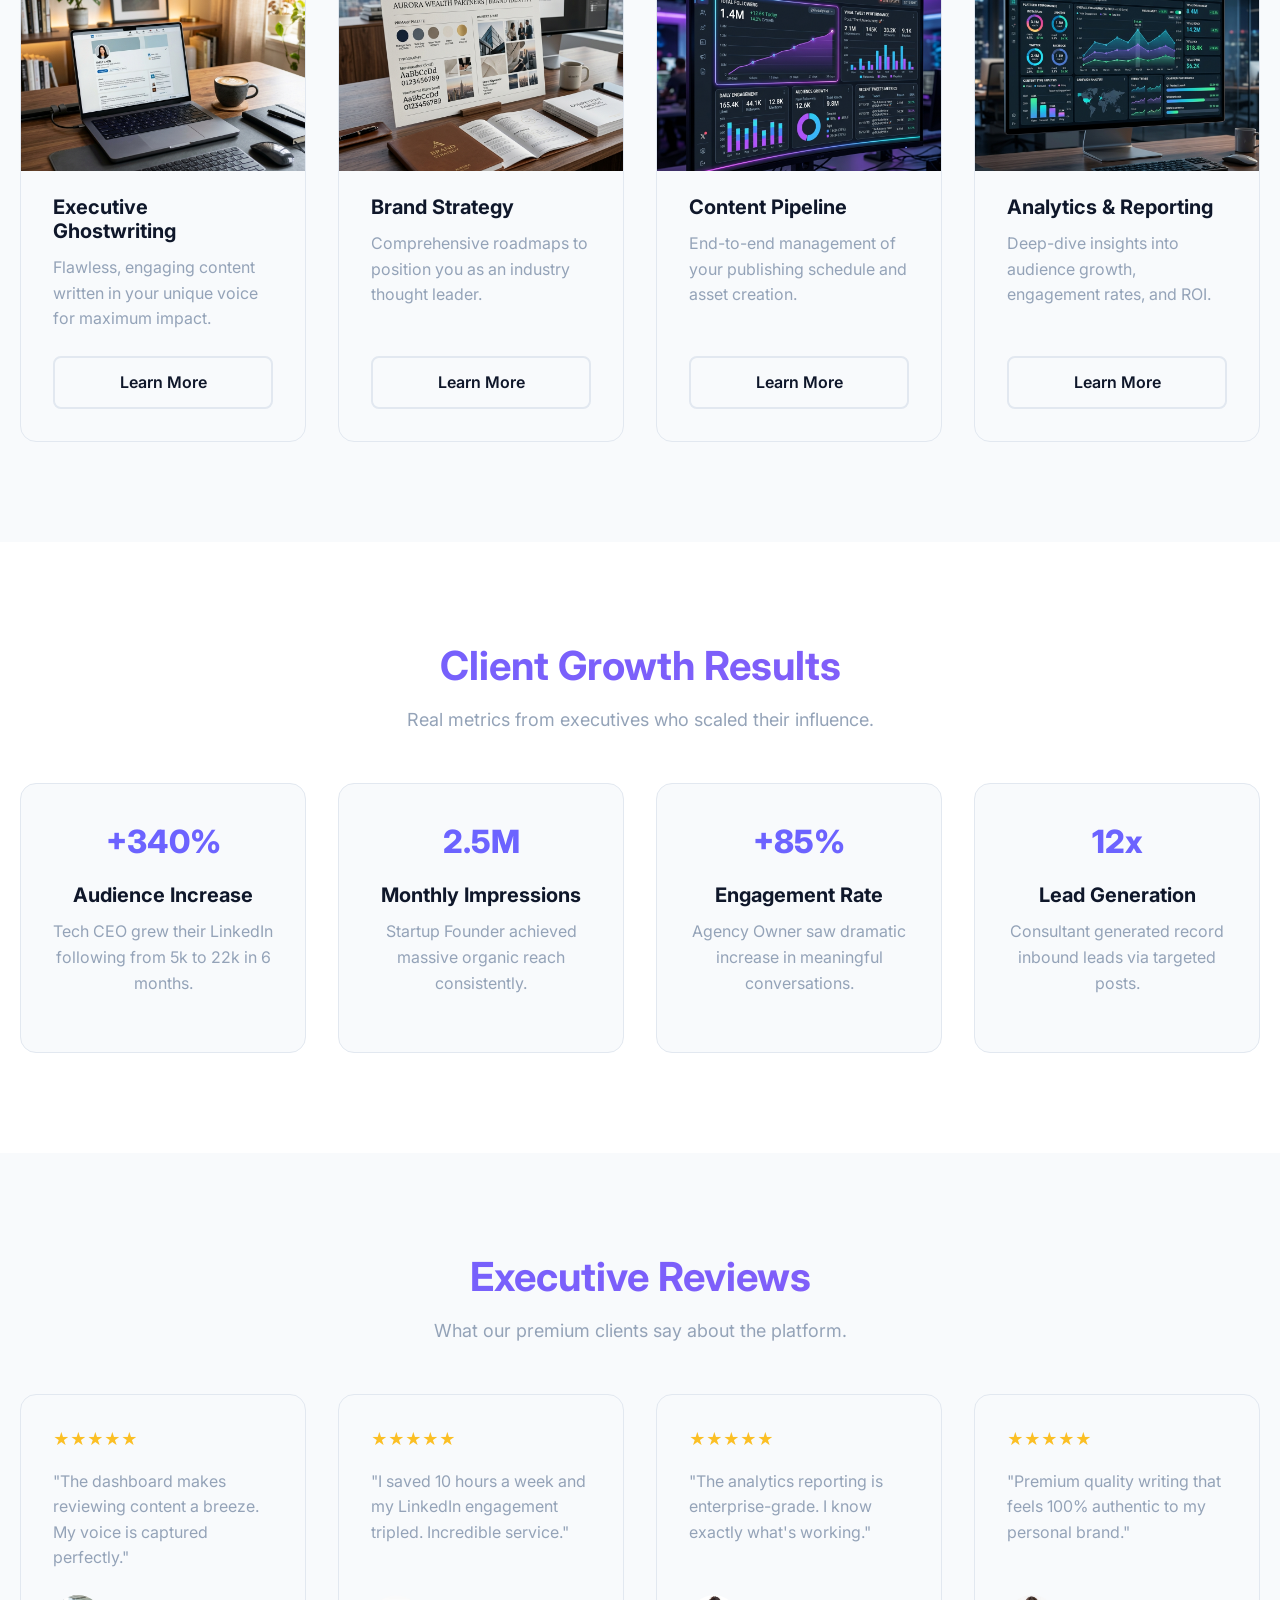
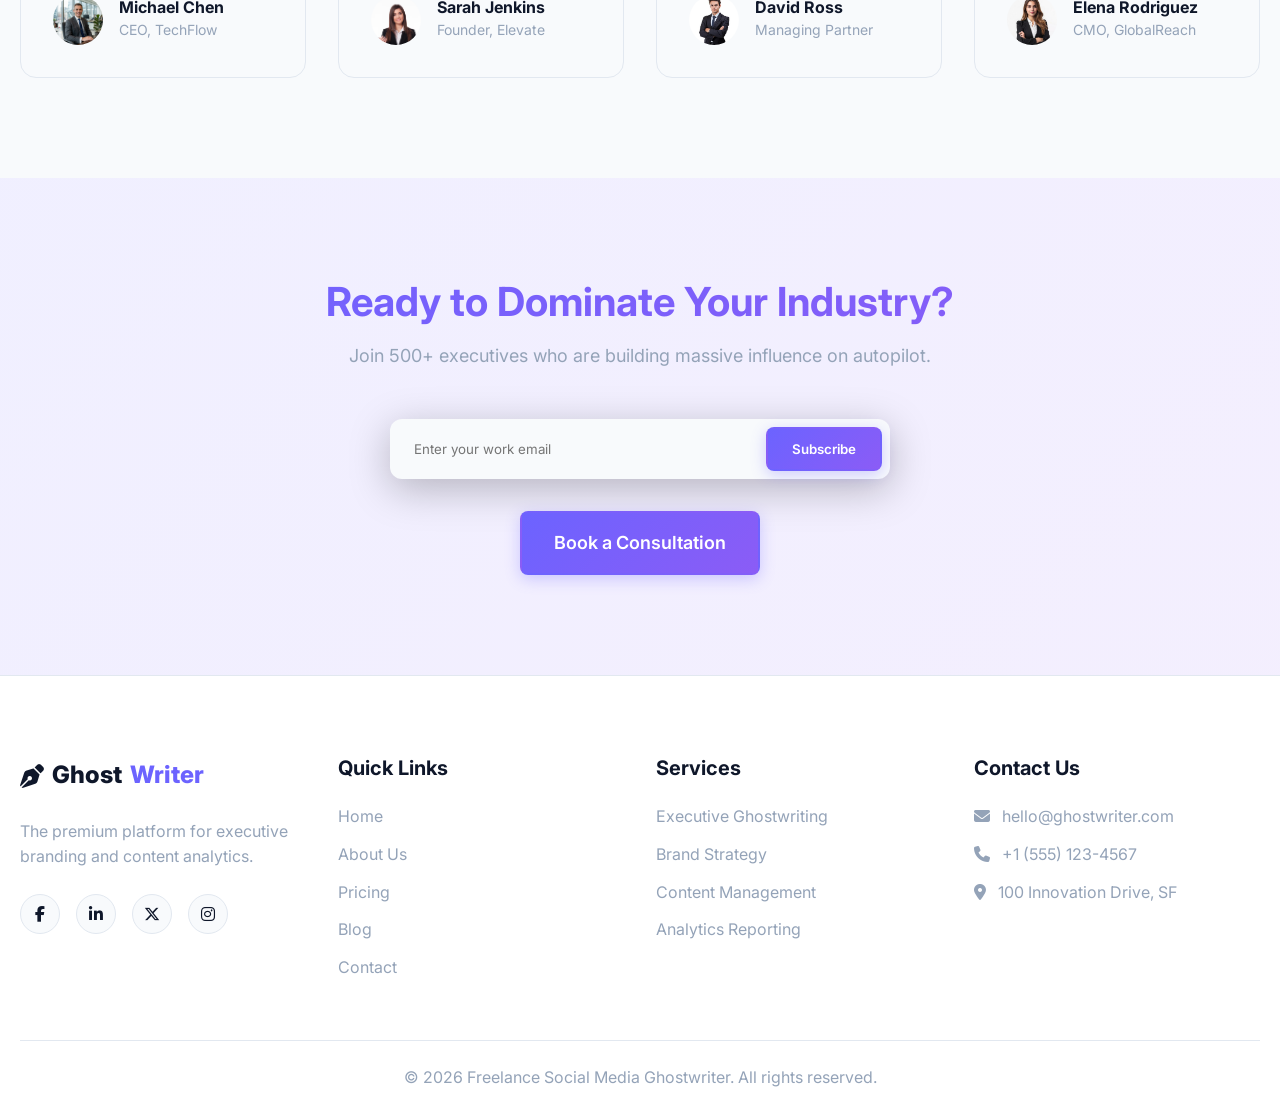
==== commit dd8751b9: "first commit" ====
--- a/index.html
+++ b/index.html
@@ -7,9 +7,10 @@
     <title>Home - Freelance Social Media Ghostwriter</title>
     <meta name="description" content="Premium SaaS + Executive Branding + Social Media Analytics Platform">
     <link href="https://fonts.googleapis.com/css2?family=Inter:wght@400;500;600;700;800&display=swap" rel="stylesheet">
-    <link rel="stylesheet" href="https://cdnjs.cloudflare.com/ajax/libs/font-awesome/6.4.0/css/all.min.css">
+    <link rel="stylesheet" href="https://cdnjs.cloudflare.com/ajax/libs/font-awesome/6.5.1/css/all.min.css">
     <link rel="stylesheet" href="assets/css/style.css">
     <link rel="stylesheet" href="assets/css/dark-mode.css">
+    <link rel="icon" type="image/svg+xml" href="data:image/svg+xml,<svg xmlns='http://www.w3.org/2000/svg' viewBox='0 0 512 512'><path fill='%236c63ff' d='M290.7 93.4c22.2-22.2 58.2-22.2 80.4 0l47.4 47.4c22.2 22.2 22.2 58.2 0 80.4l-219.3 219.3c-6 6-13.4 10.5-21.6 12.7l-79.9 22c-15.4 4.2-29.6-10-25.4-25.4l22-79.9c2.2-8.1 6.7-15.5 12.7-21.6L290.7 93.4zM512 48c0-26.5-21.5-48-48-48s-48 21.5-48 48 21.5 48 48 48 48-21.5 48-48zm-16 320l-128-128c-9.4-9.4-24.6-9.4-33.9 0l-22.6 22.6c-9.4 9.4-9.4 24.6 0 33.9l128 128c9.4 9.4 24.6 9.4 33.9 0l22.6-22.6c9.4-9.4 9.4-24.6 0-33.9z'/></svg>">
 </head>
 
 <body>
@@ -30,6 +31,16 @@
                 <a href="pricing.html">Pricing</a>
                 <a href="contact.html">Contact</a>
                 <a href="dashboard.html">Dashboard</a>
+                <div class="mobile-nav-actions">
+                    <button class="theme-toggle" aria-label="Toggle Dark Mode">
+                        <i class="fa-solid fa-moon"></i>
+                        <i class="fa-solid fa-sun" style="display:none;"></i>
+                    </button>
+                    <button class="rtl-toggle" aria-label="Toggle RTL">
+                        <i class="fa-solid fa-right-left"></i>
+                    </button>
+                    <a href="login.html" class="btn btn-outline" style="border: 2px solid var(--primary); color: var(--primary);">Login</a>
+                </div>
             </div>
             <div class="nav-actions">
                 <button class="theme-toggle" aria-label="Toggle Dark Mode">
@@ -39,7 +50,8 @@
                 <button class="rtl-toggle" aria-label="Toggle RTL">
                     <i class="fa-solid fa-right-left"></i>
                 </button>
-                <a href="login.html" class="btn btn-outline" style="padding: 0.5rem 1rem; border: 2px solid var(--primary); color: var(--primary);">Login</a>
+                <a href="login.html" class="btn btn-outline"
+                    style="padding: 0.5rem 1rem; border: 2px solid var(--primary); color: var(--primary);">Login</a>
                 <button class="mobile-menu-btn">
                     <i class="fa-solid fa-bars"></i>
                 </button>
@@ -59,7 +71,7 @@
                             class="fa-solid fa-arrow-right"></i></a>
                     <a href="services.html" class="btn btn-outline">Explore Services</a>
                 </div>
-                <div style="margin-top:2rem; display:flex; align-items:center; gap:1rem; color:var(--gray);">
+                <div class="hero-rating" style="margin-top:2rem; display:flex; align-items:center; gap:1rem; color:var(--gray);">
                     <div style="display:flex;">
                         <i class="fa-solid fa-star" style="color:#fbbf24;"></i>
                         <i class="fa-solid fa-star" style="color:#fbbf24;"></i>
@@ -115,7 +127,7 @@
             <div class="grid-4">
                 <div class="card card-flush">
                     <div class="card-img-wrap">
-                        <img src="assets/images/blog-thumb.png" alt="Ghostwriting">
+                        <img src="assets/images/linkedin-service.png" alt="Ghostwriting">
                     </div>
                     <div class="card-content">
                         <h3 class="card-title">Executive Ghostwriting</h3>
@@ -128,7 +140,7 @@
                 </div>
                 <div class="card card-flush">
                     <div class="card-img-wrap">
-                        <img src="assets/images/dashboard-mockup.png" alt="Brand Strategy">
+                        <img src="assets/images/brand-service.png" alt="Brand Strategy">
                     </div>
                     <div class="card-content">
                         <h3 class="card-title">Brand Strategy</h3>
@@ -140,7 +152,7 @@
                 </div>
                 <div class="card card-flush">
                     <div class="card-img-wrap">
-                        <img src="assets/images/blog-thumb.png" alt="Content Management">
+                        <img src="assets/images/twitter-service.png" alt="Content Management">
                     </div>
                     <div class="card-content">
                         <h3 class="card-title">Content Pipeline</h3>
@@ -152,7 +164,7 @@
                 </div>
                 <div class="card card-flush">
                     <div class="card-img-wrap">
-                        <img src="assets/images/dashboard-mockup.png" alt="Analytics Reporting">
+                        <img src="assets/images/analytics-service.png" alt="Analytics Reporting">
                     </div>
                     <div class="card-content">
                         <h3 class="card-title">Analytics & Reporting</h3>
@@ -224,7 +236,7 @@
                         perfectly."</p>
                     <div style="display:flex; align-items:center; gap:1rem;">
                         <img src="assets/images/avatar.png"
-                            style="width:50px; height:50px; border-radius:50%; object-fit:cover;">
+                            style="width:50px; height:50px; border-radius:50%; object-fit:cover; object-position: center top;">
                         <div>
                             <h4 style="margin:0; font-size:1rem;">Michael Chen</h4>
                             <span style="color:var(--gray); font-size:0.875rem;">CEO, TechFlow</span>
@@ -236,8 +248,8 @@
                     <p class="card-text">"I saved 10 hours a week and my LinkedIn engagement tripled. Incredible
                         service."</p>
                     <div style="display:flex; align-items:center; gap:1rem;">
-                        <img src="assets/images/avatar.png"
-                            style="width:50px; height:50px; border-radius:50%; object-fit:cover;">
+                        <img src="assets/images/women.png"
+                            style="width:50px; height:50px; border-radius:50%; object-fit:cover; object-position: center top;">
                         <div>
                             <h4 style="margin:0; font-size:1rem;">Sarah Jenkins</h4>
                             <span style="color:var(--gray); font-size:0.875rem;">Founder, Elevate</span>
@@ -249,8 +261,8 @@
                     <p class="card-text">"The analytics reporting is enterprise-grade. I know exactly what's working."
                     </p>
                     <div style="display:flex; align-items:center; gap:1rem;">
-                        <img src="assets/images/avatar.png"
-                            style="width:50px; height:50px; border-radius:50%; object-fit:cover;">
+                        <img src="assets/images/prof-image.png"
+                            style="width:50px; height:50px; border-radius:50%; object-fit:cover; object-position: center top;">
                         <div>
                             <h4 style="margin:0; font-size:1rem;">David Ross</h4>
                             <span style="color:var(--gray); font-size:0.875rem;">Managing Partner</span>
@@ -261,8 +273,8 @@
                     <div style="color:#fbbf24; margin-bottom:1rem;">★★★★★</div>
                     <p class="card-text">"Premium quality writing that feels 100% authentic to my personal brand."</p>
                     <div style="display:flex; align-items:center; gap:1rem;">
-                        <img src="assets/images/avatar.png"
-                            style="width:50px; height:50px; border-radius:50%; object-fit:cover;">
+                        <img src="assets/images/women2.png"
+                            style="width:50px; height:50px; border-radius:50%; object-fit:cover; object-position: center top;">
                         <div>
                             <h4 style="margin:0; font-size:1rem;">Elena Rodriguez</h4>
                             <span style="color:var(--gray); font-size:0.875rem;">CMO, GlobalReach</span>
@@ -274,7 +286,7 @@
     </section>
 
     <!-- 6. CTA + NEWSLETTER -->
-    <section class="section-padding" style="position:relative; overflow:hidden;">
+    <section class="section-padding cta-section" style="position:relative; overflow:hidden;">
         <div
             style="position:absolute; top:0; left:0; width:100%; height:100%; background:var(--gradient); opacity:0.1; z-index:-1;">
         </div>
@@ -301,15 +313,16 @@
         <div class="container">
             <div class="footer-grid">
                 <div class="footer-widget">
-                    <a href="index.html" class="logo" style="color:#fff; margin-bottom:1.5rem;">
+                    <a href="index.html" class="logo" style="color:var(--heading-color); margin-bottom:1.5rem;">
                         <i class="fa-solid fa-pen-nib"></i>
                         Ghost<span style="color:var(--primary);">Writer</span>
                     </a>
                     <p style="color:var(--gray); margin-bottom:1.5rem;">The premium platform for executive branding and
                         content analytics.</p>
                     <div class="social-icons">
+                        <a href="#"><i class="fa-brands fa-facebook-f"></i></a>
                         <a href="#"><i class="fa-brands fa-linkedin-in"></i></a>
-                        <a href="#"><i class="fa-brands fa-twitter"></i></a>
+                        <a href="#"><i class="fa-brands fa-x-twitter"></i></a>
                         <a href="#"><i class="fa-brands fa-instagram"></i></a>
                     </div>
                 </div>
--- a/assets/css/style.css
+++ b/assets/css/style.css
@@ -40,7 +40,12 @@
   transition: background-color 0.3s ease, color 0.3s ease;
 }
 
-h1, h2, h3, h4, h5, h6 {
+h1,
+h2,
+h3,
+h4,
+h5,
+h6 {
   color: var(--heading-color);
   font-family: 'Inter', sans-serif;
   font-weight: 700;
@@ -70,7 +75,9 @@
   font-family: inherit;
 }
 
-input, textarea, select {
+input,
+textarea,
+select {
   font-family: inherit;
 }
 
@@ -92,9 +99,25 @@
   text-align: center;
 }
 
-.mb-4 { margin-bottom: 1.5rem; }
-.mb-8 { margin-bottom: 3rem; }
-.mt-4 { margin-top: 1.5rem; }
+.mb-4 {
+  margin-bottom: 1.5rem;
+}
+
+.mb-8 {
+  margin-bottom: 3rem;
+}
+
+.mt-4 {
+  margin-top: 1.5rem;
+}
+
+.mt-8 {
+  margin-top: 3rem;
+}
+
+.mt-12 {
+  margin-top: 5rem;
+}
 
 .section-title {
   font-size: 2.5rem;
@@ -125,15 +148,25 @@
   gap: 0.5rem;
 }
 
+.btn:hover {
+  transform: translateY(-3px);
+  box-shadow: 0 10px 25px rgba(0, 0, 0, 0.1);
+  filter: brightness(1.05);
+}
+
+.btn:active {
+  transform: translateY(-1px);
+}
+
 .btn-primary {
   background: var(--gradient);
   color: #ffffff;
   box-shadow: 0 4px 15px rgba(108, 99, 255, 0.3);
+  border: 2px solid transparent;
 }
 
 .btn-primary:hover {
-  transform: translateY(-2px);
-  box-shadow: 0 8px 25px rgba(108, 99, 255, 0.4);
+  box-shadow: 0 10px 25px rgba(108, 99, 255, 0.4);
   color: #fff;
 }
 
@@ -144,8 +177,9 @@
 }
 
 .btn-outline:hover {
-  border-color: var(--primary);
-  color: var(--primary);
+  background: var(--primary) !important;
+  border-color: var(--primary) !important;
+  color: #ffffff !important;
 }
 
 /* ==========================================================================
@@ -206,16 +240,23 @@
   align-items: center;
 }
 
-.theme-toggle, .rtl-toggle {
+.theme-toggle,
+.rtl-toggle {
   background: transparent;
   color: var(--heading-color);
   font-size: 1.25rem;
   padding: 0.5rem;
   border-radius: 50%;
   transition: all 0.3s ease;
-}
-
-.theme-toggle:hover, .rtl-toggle:hover {
+  display: flex;
+  align-items: center;
+  justify-content: center;
+  width: 40px;
+  height: 40px;
+}
+
+.theme-toggle:hover,
+.rtl-toggle:hover {
   background: var(--glass);
 }
 
@@ -226,13 +267,35 @@
   color: var(--heading-color);
 }
 
+.mobile-nav-actions {
+  display: none;
+  gap: 1.5rem;
+  margin-top: 2rem;
+  align-items: center;
+  justify-content: center;
+  width: 100%;
+}
+
 /* ==========================================================================
    FOOTER
    ========================================================================== */
+.engine-info .section-title {
+  text-align: left;
+}
+
+@media (max-width: 1024px) {
+
+  .engine-info,
+  .engine-info .section-title {
+    text-align: center;
+  }
+}
+
 .footer {
-  background: var(--dark);
-  color: var(--text);
+  background: #ffffff;
+  color: var(--text-color);
   padding: 80px 0 0;
+  border-top: 1px solid var(--border);
 }
 
 .footer-grid {
@@ -243,7 +306,7 @@
 }
 
 .footer-widget h3 {
-  color: #fff;
+  color: var(--heading-color);
   font-size: 1.25rem;
   margin-bottom: 1.5rem;
 }
@@ -274,33 +337,51 @@
   width: 40px;
   height: 40px;
   border-radius: 50%;
-  background: var(--glass);
-  color: #fff;
+  background: var(--card-bg);
+  color: var(--heading-color);
+  border: 1px solid var(--border);
 }
 
 .social-icons a:hover {
   background: var(--primary);
+  color: #fff;
   transform: translateY(-3px);
+  border-color: var(--primary);
 }
 
 .newsletter-form {
   display: flex;
   gap: 0.5rem;
+}
+
+@media (max-width: 640px) {
+  .newsletter-form {
+    flex-direction: column;
+    padding: 1rem !important;
+  }
+
+  .newsletter-form input {
+    width: 100%;
+    margin-bottom: 0.5rem;
+    padding: 0.75rem !important;
+    border: 1px solid var(--border) !important;
+    border-radius: 0.5rem !important;
+  }
 }
 
 .newsletter-form input {
   flex: 1;
   padding: 0.75rem 1rem;
   border-radius: 0.5rem;
-  border: 1px solid var(--glass);
-  background: rgba(255, 255, 255, 0.05);
-  color: #fff;
+  border: 1px solid var(--border);
+  background: var(--input-bg);
+  color: var(--text-color);
 }
 
 .footer-bottom {
   text-align: center;
   padding: 1.5rem 0;
-  border-top: 1px solid var(--glass);
+  border-top: 1px solid var(--border);
   color: var(--gray);
 }
 
@@ -310,6 +391,12 @@
 .grid-2 {
   display: grid;
   grid-template-columns: repeat(2, 1fr);
+  gap: 2rem;
+}
+
+.grid-3 {
+  display: grid;
+  grid-template-columns: repeat(3, 1fr);
   gap: 2rem;
 }
 
@@ -346,6 +433,18 @@
   transform: translateY(-5px);
   box-shadow: var(--shadow);
   border-color: var(--primary);
+}
+
+.pricing-card {
+  display: grid !important;
+  grid-template-rows: auto auto 1fr auto;
+  height: 100%;
+  border-width: 2px !important;
+}
+
+.pricing-card ul {
+  margin: 0 !important;
+  padding: 1.5rem 0 !important;
 }
 
 .card-img-wrap {
@@ -461,19 +560,6 @@
   position: relative;
 }
 
-.hero-img-wrap::after {
-  content: '';
-  position: absolute;
-  bottom: -20px;
-  left: -20px;
-  width: 100%;
-  height: 100%;
-  background: var(--gradient);
-  border-radius: 1rem;
-  z-index: -1;
-  opacity: 0.5;
-}
-
 .hero-img-wrap img {
   border-radius: 1rem;
   box-shadow: var(--shadow);
@@ -560,11 +646,139 @@
   background: var(--bg-color);
   text-align: center;
   position: relative;
+  transition: all 0.3s ease;
 }
 
 .page-header h1 {
   font-size: 3rem;
   margin-bottom: 1rem;
+}
+
+/* Specific About Header */
+.page-header.about-header {
+  padding: 220px 0 140px;
+  background: linear-gradient(rgba(15, 23, 42, 0.6), rgba(15, 23, 42, 0.6)), url('../images/about-hero2.png');
+  background-size: cover;
+  background-position: center;
+  background-repeat: no-repeat;
+  color: #ffffff;
+}
+
+/* Specific Services Header */
+.page-header.services-header {
+  padding: 160px 0 100px;
+  background: linear-gradient(rgba(15, 23, 42, 0.6), rgba(15, 23, 42, 0.6)), url('../images/services-hero.png');
+  background-size: cover;
+  background-position: center;
+  background-repeat: no-repeat;
+  color: #ffffff;
+}
+
+/* Specific Blog Header */
+.page-header.blog-header {
+  padding: 160px 0 100px;
+  background: linear-gradient(rgba(15, 23, 42, 0.6), rgba(15, 23, 42, 0.6)), url('../images/blog-hero.png');
+  background-size: cover;
+  background-position: center;
+  background-repeat: no-repeat;
+  color: #ffffff;
+}
+
+/* Specific Pricing Header */
+.page-header.pricing-header {
+  padding: 160px 0 100px;
+  background: linear-gradient(rgba(15, 23, 42, 0.65), rgba(15, 23, 42, 0.65)), url('../images/pricing-hero.png');
+  background-size: cover;
+  background-position: center;
+  background-repeat: no-repeat;
+  color: #ffffff;
+  display: flex;
+  align-items: center;
+  justify-content: center;
+  width: 100%;
+}
+
+/* Specific Contact Header */
+.page-header.contact-header {
+  padding: 220px 0 140px;
+  background: linear-gradient(rgba(15, 23, 42, 0.7), rgba(15, 23, 42, 0.7)), url('../images/contact-hero.png');
+  background-size: cover;
+  background-position: center center;
+  background-repeat: no-repeat;
+  color: #ffffff;
+}
+
+.page-header.about-header h1,
+.page-header.services-header h1,
+.page-header.blog-header h1,
+.page-header.pricing-header h1,
+.page-header.contact-header h1 {
+  font-size: 4rem;
+  color: #ffffff;
+}
+
+.page-header.about-header .section-subtitle,
+.page-header.services-header .section-subtitle,
+.page-header.blog-header .section-subtitle,
+.page-header.pricing-header .section-subtitle,
+.page-header.contact-header .section-subtitle {
+  color: #ffffff;
+  opacity: 0.9;
+}
+
+/* ==========================================================================
+   COMPARISON TABLE
+   ========================================================================== */
+.comparison-wrap {
+  width: 100%;
+  overflow-x: auto;
+  background: var(--card-bg);
+  border-radius: 1.5rem;
+  padding: 3rem;
+  border: 1px solid var(--border);
+  margin-top: 3rem;
+}
+
+.comparison-table {
+  width: 100%;
+  border-collapse: collapse;
+  text-align: left;
+}
+
+.comparison-table th,
+.comparison-table td {
+  padding: 1.25rem 1rem;
+  border-bottom: 1px solid var(--border);
+}
+
+.comparison-table th {
+  font-weight: 700;
+  color: var(--heading-color);
+  font-size: 1.1rem;
+}
+
+.comparison-table td:first-child {
+  font-weight: 600;
+  color: var(--heading-color);
+  width: 30%;
+}
+
+.comparison-table tr:last-child td {
+  border-bottom: none;
+}
+
+.comparison-table .fa-check {
+  color: #10b981;
+}
+
+.comparison-table .fa-xmark {
+  color: #ef4444;
+  opacity: 0.5;
+}
+
+.comparison-table .plan-name {
+  color: var(--primary);
+  font-weight: 800;
 }
 
 /* ==========================================================================
@@ -575,7 +789,27 @@
     grid-template-columns: 1fr;
     text-align: center;
   }
-  
+
+  h1,
+  h2,
+  h3,
+  h4,
+  h5,
+  h6,
+  .section-title {
+    text-align: center !important;
+  }
+
+  .resources-info {
+    text-align: center;
+  }
+
+  .resources-info .section-subtitle {
+    text-align: center !important;
+    margin-left: auto !important;
+    margin-right: auto !important;
+  }
+
   .hero-btns {
     justify-content: center;
   }
@@ -589,11 +823,14 @@
   .hero-img-wrap img {
     max-width: 500px;
   }
-  
-  .grid-4, .grid-8, .grid-6 {
+
+  .grid-3,
+  .grid-4,
+  .grid-8,
+  .grid-6 {
     grid-template-columns: repeat(2, 1fr);
   }
-  
+
   .footer-grid {
     grid-template-columns: repeat(2, 1fr);
   }
@@ -619,13 +856,43 @@
   .mobile-menu-btn {
     display: block;
   }
+
+  .nav-actions .theme-toggle,
+  .nav-actions .rtl-toggle,
+  .nav-actions .btn-outline,
+  .dashboard-header .theme-toggle,
+  .dashboard-header .rtl-toggle {
+    display: none !important;
+  }
+
+  .mobile-nav-actions {
+    display: flex;
+  }
 }
 
 @media (max-width: 768px) {
-  .hero-content h1 {
-    font-size: 2.5rem;
-  }
-  
+
+  .hero-content h1,
+  .page-header h1 {
+    font-size: 2.25rem;
+  }
+
+  .hero-rating {
+    flex-direction: column;
+    gap: 0.5rem !important;
+    text-align: center;
+  }
+
+  .cta-section .container {
+    padding: 0 30px !important;
+  }
+
+  .timeline-item {
+    flex-direction: column;
+    text-align: center;
+    gap: 1rem !important;
+  }
+
   .section-title {
     font-size: 2rem;
   }
@@ -636,15 +903,40 @@
 }
 
 @media (max-width: 640px) {
-  .grid-4, .grid-8, .grid-6 {
+
+  .grid-3,
+  .grid-4,
+  .grid-8,
+  .grid-6 {
     grid-template-columns: 1fr;
   }
-  
+
   .footer-grid {
     grid-template-columns: 1fr;
   }
-  
+
+  .footer-widget {
+    text-align: center;
+  }
+
+  .footer-widget .logo {
+    justify-content: center;
+  }
+
+  .footer-widget .social-icons {
+    justify-content: center;
+  }
+
   .hero-btns {
     flex-direction: column;
   }
-}
+
+  .hero-content h1,
+  .page-header h1 {
+    font-size: 1.8rem !important;
+  }
+
+  .section-subtitle {
+    font-size: 1rem !important;
+  }
+}
--- a/assets/css/dark-mode.css
+++ b/assets/css/dark-mode.css
@@ -2,14 +2,14 @@
    DARK MODE STYLES
    ========================================================================== */
 body.dark-mode {
-  --bg-color: #0f172a;
-  --text-color: #94a3b8;
-  --heading-color: #f8fafc;
-  --card-bg: #1e293b;
-  --nav-bg: rgba(15, 23, 42, 0.85);
-  --input-bg: #1e293b;
-  --input-border: #334155;
-  --border: rgba(255, 255, 255, 0.08);
+  --bg-color: #000000;
+  --text-color: #a1a1aa;
+  --heading-color: #ffffff;
+  --card-bg: #09090b;
+  --nav-bg: rgba(0, 0, 0, 0.9);
+  --input-bg: #09090b;
+  --input-border: #27272a;
+  --border: rgba(255, 255, 255, 0.1);
   --glass: rgba(255, 255, 255, 0.05);
 }
 
@@ -24,43 +24,113 @@
 }
 
 body.dark-mode .card {
-  box-shadow: 0 4px 20px rgba(0, 0, 0, 0.3);
+  box-shadow: 0 4px 20px rgba(0, 0, 0, 0.5);
+  background: var(--card-bg);
 }
 
 body.dark-mode .card:hover {
-  box-shadow: 0 10px 40px rgba(0, 0, 0, 0.5);
+  box-shadow: 0 10px 40px rgba(0, 0, 0, 0.8);
+  border-color: var(--primary);
 }
 
-body.dark-mode .navbar {
-  border-bottom: 1px solid var(--border);
+body.dark-mode .navbar a,
+body.dark-mode .navbar span,
+body.dark-mode .navbar i,
+body.dark-mode .dashboard-header,
+body.dark-mode .dashboard-header *,
+body.dark-mode .dashboard-sidebar,
+body.dark-mode .dashboard-sidebar a,
+body.dark-mode .dashboard-sidebar span,
+body.dark-mode .dashboard-sidebar i {
+    color: #ffffff !important;
+}
+
+body.dark-mode .navbar .nav-links a:hover,
+body.dark-mode .navbar .nav-links a.active,
+body.dark-mode .dashboard-sidebar a:hover,
+body.dark-mode .dashboard-sidebar a.active {
+    color: var(--primary) !important;
 }
 
 body.dark-mode .accordion-item {
   border-color: var(--border);
+  background: var(--card-bg);
 }
 
 body.dark-mode .accordion-header {
   background: var(--card-bg);
+  color: var(--heading-color);
 }
 
 body.dark-mode .footer {
+  background: #000000;
   border-top: 1px solid var(--border);
 }
 
 body.dark-mode .stats-card,
 body.dark-mode .pricing-card,
-body.dark-mode .dashboard-card {
+body.dark-mode .dashboard-card,
+body.dark-mode .content-section {
   background: var(--card-bg);
   border-color: var(--border);
 }
 
+body.dark-mode .page-header {
+  background-color: #000000;
+}
+
+/* Darken overlays on header images */
+body.dark-mode .page-header.about-header,
+body.dark-mode .page-header.services-header,
+body.dark-mode .page-header.blog-header,
+body.dark-mode .page-header.pricing-header,
+body.dark-mode .page-header.contact-header {
+    background-blend-mode: multiply;
+    background-color: rgba(0, 0, 0, 0.7);
+}
+
 /* Fix forms for dark mode */
+body.dark-mode .pricing-card,
+body.dark-mode .pricing-card *,
+body.dark-mode .comparison-table,
+body.dark-mode .comparison-table *,
+body.dark-mode .page-header.pricing-header * {
+    color: #ffffff !important;
+}
+
+body.dark-mode .pricing-card .btn-outline {
+    border-color: #ffffff !important;
+}
+
+body.dark-mode .pricing-card .btn-outline:hover {
+    background: var(--primary) !important;
+    color: #ffffff !important;
+}
+
 body.dark-mode .form-control {
   color: var(--heading-color);
+  background: var(--input-bg);
+  border-color: var(--input-border);
+}
+
+body.dark-mode .form-control:focus {
+    background: #000;
 }
 
 body.dark-mode .form-control::placeholder {
-  color: #64748b;
+  color: #52525b;
+}
+
+/* Table styles for dark mode */
+body.dark-mode table th {
+    background: rgba(255,255,255,0.02);
+    color: var(--heading-color);
+}
+
+body.dark-mode .comparison-wrap,
+body.dark-mode .table-wrap {
+    background: var(--card-bg);
+    border-color: var(--border);
 }
 
 /* Theme toggle icon animation */
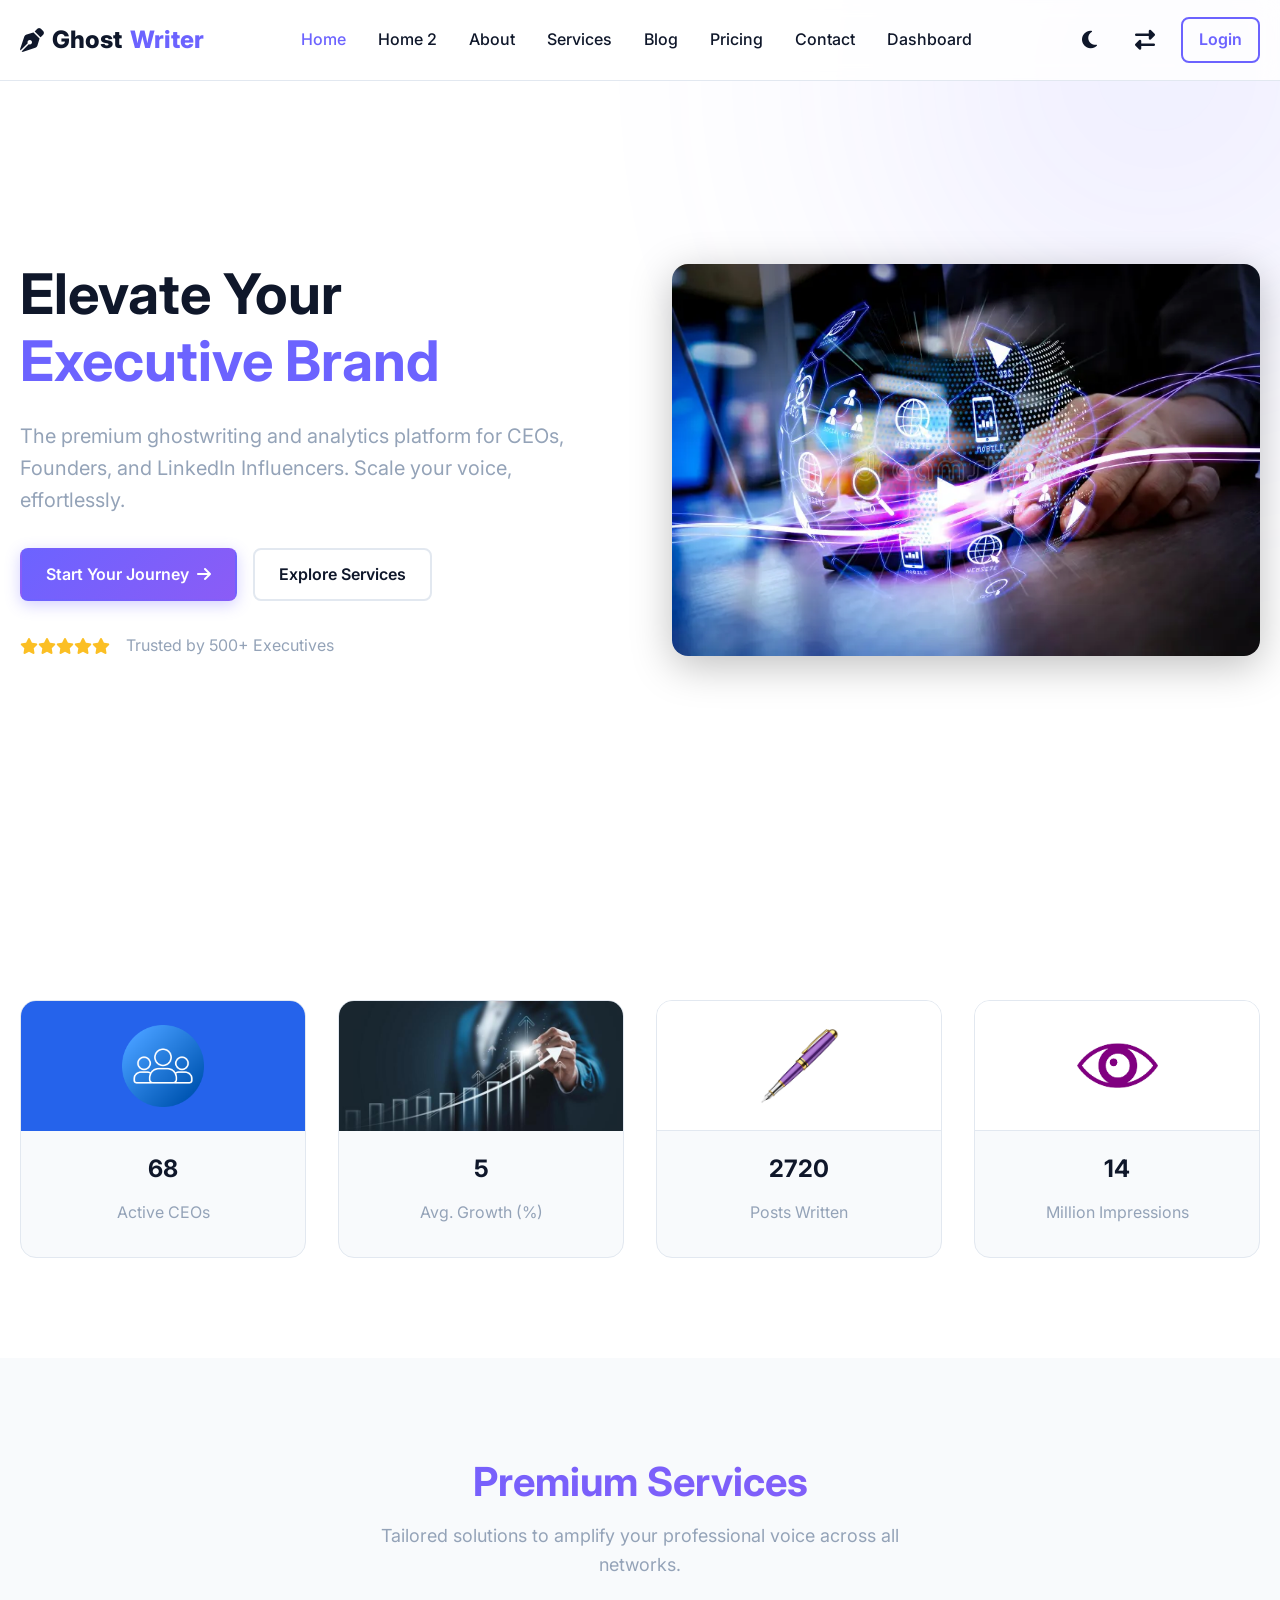
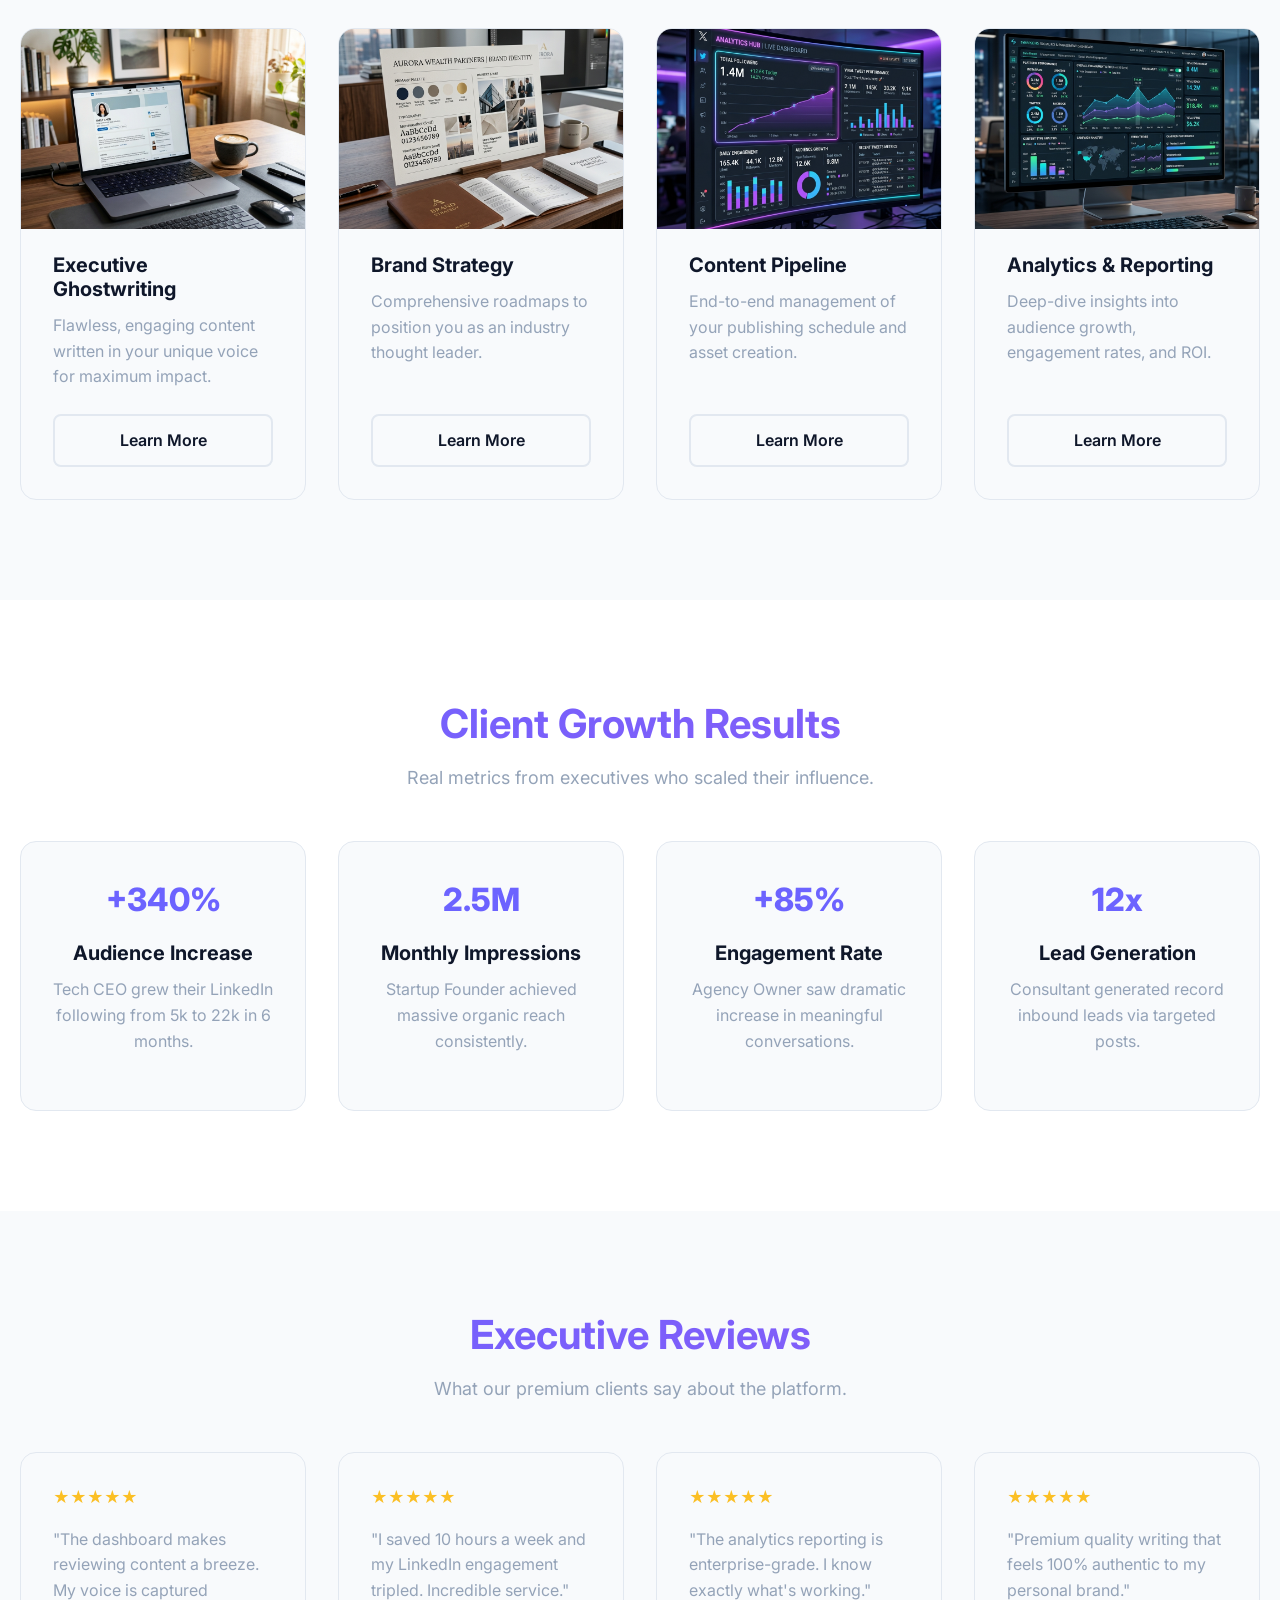
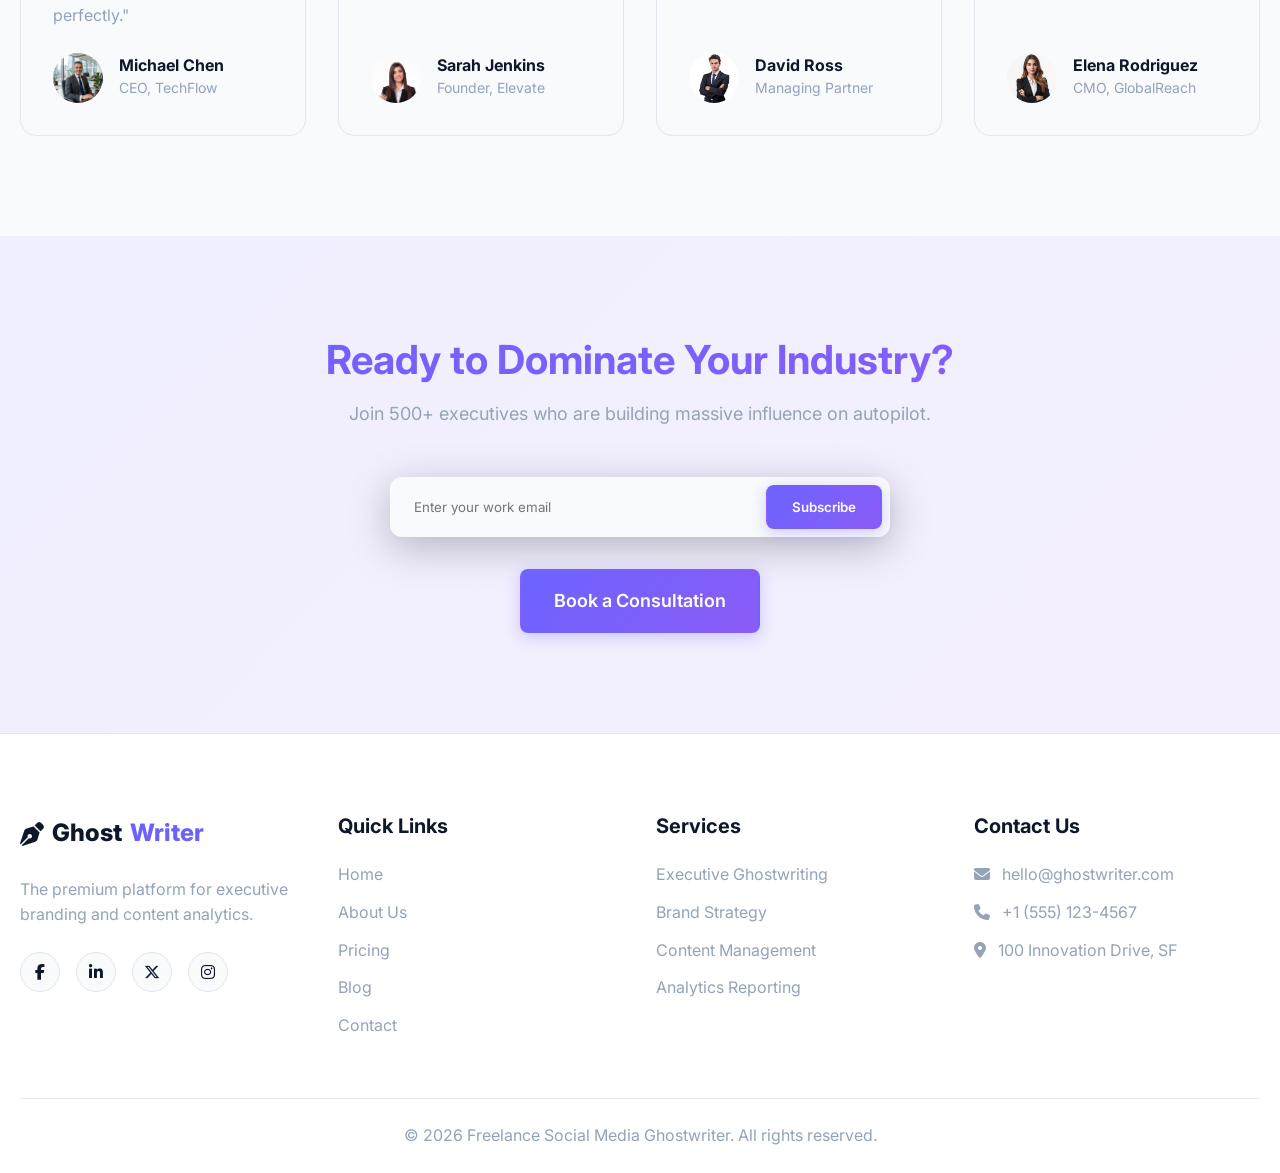
==== commit c788da11: "second commit" ====
--- a/index.html
+++ b/index.html
@@ -92,25 +92,41 @@
     <section class="section-padding">
         <div class="container">
             <div class="grid-4">
-                <div class="card text-center stats-card">
-                    <i class="fa-solid fa-users mb-4" style="font-size:2.5rem; color:var(--primary);"></i>
-                    <h2 class="counter" data-target="250">0</h2>
-                    <p class="card-text" style="margin:0;">Active CEOs</p>
-                </div>
-                <div class="card text-center stats-card">
-                    <i class="fa-solid fa-chart-line mb-4" style="font-size:2.5rem; color:var(--primary);"></i>
-                    <h2 class="counter" data-target="15">0</h2>
-                    <p class="card-text" style="margin:0;">Avg. Growth (%)</p>
-                </div>
-                <div class="card text-center stats-card">
-                    <i class="fa-solid fa-pen-fancy mb-4" style="font-size:2.5rem; color:var(--primary);"></i>
-                    <h2 class="counter" data-target="10000">0</h2>
-                    <p class="card-text" style="margin:0;">Posts Written</p>
-                </div>
-                <div class="card text-center stats-card">
-                    <i class="fa-solid fa-eye mb-4" style="font-size:2.5rem; color:var(--primary);"></i>
-                    <h2 class="counter" data-target="50">0</h2>
-                    <p class="card-text" style="margin:0;">Million Impressions</p>
+                <div class="card text-center stats-card" style="padding: 0; overflow: hidden;">
+                    <div style="width: 100%; height: 130px; background: #2563eb; display: flex; align-items: center; justify-content: center; padding: 1.5rem;">
+                        <img src="assets/images/teams.png" alt="Active CEOs" style="max-width: 100%; max-height: 100%; object-fit: contain;">
+                    </div>
+                    <div style="padding: 1.5rem 2rem 2rem;">
+                        <h2 class="counter" data-target="250">0</h2>
+                        <p class="card-text" style="margin:0;">Active CEOs</p>
+                    </div>
+                </div>
+                <div class="card text-center stats-card" style="padding: 0; overflow: hidden;">
+                    <div style="width: 100%; height: 130px; overflow: hidden;">
+                        <img src="assets/images/average.png" alt="Average Growth" style="width: 100%; height: 100%; object-fit: cover;">
+                    </div>
+                    <div style="padding: 1.5rem 2rem 2rem;">
+                        <h2 class="counter" data-target="15">0</h2>
+                        <p class="card-text" style="margin:0;">Avg. Growth (%)</p>
+                    </div>
+                </div>
+                <div class="card text-center stats-card" style="padding: 0; overflow: hidden;">
+                    <div style="width: 100%; height: 130px; background: #ffffff; display: flex; align-items: center; justify-content: center; padding: 1.5rem; border-bottom: 1px solid var(--border);">
+                        <img src="assets/images/pen.png" alt="Posts Written" style="max-width: 100%; max-height: 100%; object-fit: contain;">
+                    </div>
+                    <div style="padding: 1.5rem 2rem 2rem;">
+                        <h2 class="counter" data-target="10000">0</h2>
+                        <p class="card-text" style="margin:0;">Posts Written</p>
+                    </div>
+                </div>
+                <div class="card text-center stats-card" style="padding: 0; overflow: hidden;">
+                    <div style="width: 100%; height: 130px; background: #ffffff; display: flex; align-items: center; justify-content: center; padding: 1.5rem; border-bottom: 1px solid var(--border);">
+                        <img src="assets/images/eye.png" alt="Million Impressions" style="max-width: 100%; max-height: 100%; object-fit: contain;">
+                    </div>
+                    <div style="padding: 1.5rem 2rem 2rem;">
+                        <h2 class="counter" data-target="50">0</h2>
+                        <p class="card-text" style="margin:0;">Million Impressions</p>
+                    </div>
                 </div>
             </div>
         </div>
--- a/assets/css/style.css
+++ b/assets/css/style.css
@@ -479,6 +479,23 @@
   overflow: hidden;
 }
 
+.workflow-img-wrap {
+  width: 100%;
+  height: 160px;
+  background: var(--primary);
+  display: flex;
+  align-items: center;
+  justify-content: center;
+  position: relative;
+  overflow: hidden;
+}
+
+.workflow-img-wrap img {
+  width: 100%;
+  height: 100%;
+  object-fit: cover;
+}
+
 .card.card-flush .card-img-wrap {
   height: 200px;
   border-radius: 0;
@@ -814,6 +831,10 @@
     justify-content: center;
   }
 
+  .hero-rating {
+    justify-content: center;
+  }
+
   .hero-img-wrap {
     margin: 3rem auto 0;
     width: fit-content;
@@ -868,6 +889,10 @@
   .mobile-nav-actions {
     display: flex;
   }
+
+  .workflow-img-wrap {
+    height: 220px;
+  }
 }
 
 @media (max-width: 768px) {
@@ -899,6 +924,22 @@
 
   .grid-2 {
     grid-template-columns: 1fr;
+  }
+
+  .footer-grid {
+    grid-template-columns: 1fr;
+  }
+
+  .footer-widget {
+    text-align: center;
+  }
+
+  .footer-widget .logo {
+    justify-content: center;
+  }
+
+  .footer-widget .social-icons {
+    justify-content: center;
   }
 }
 
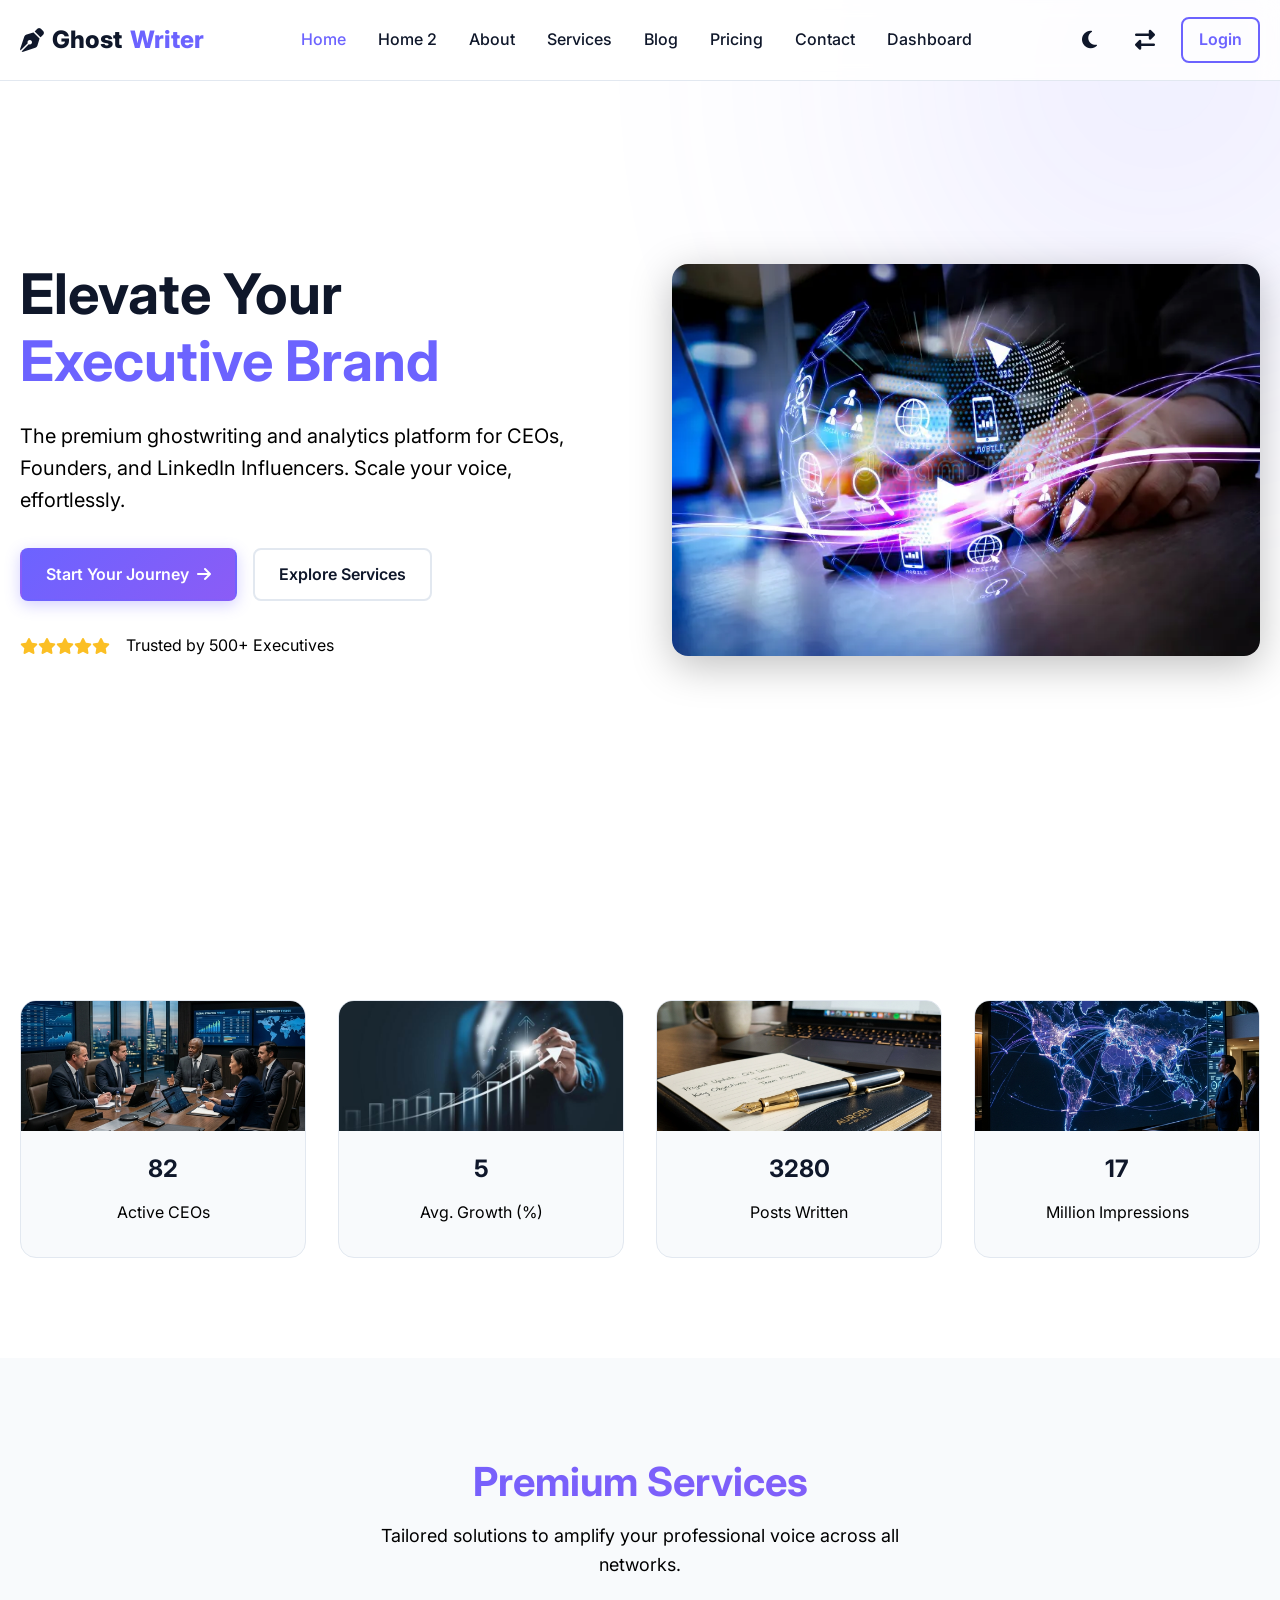
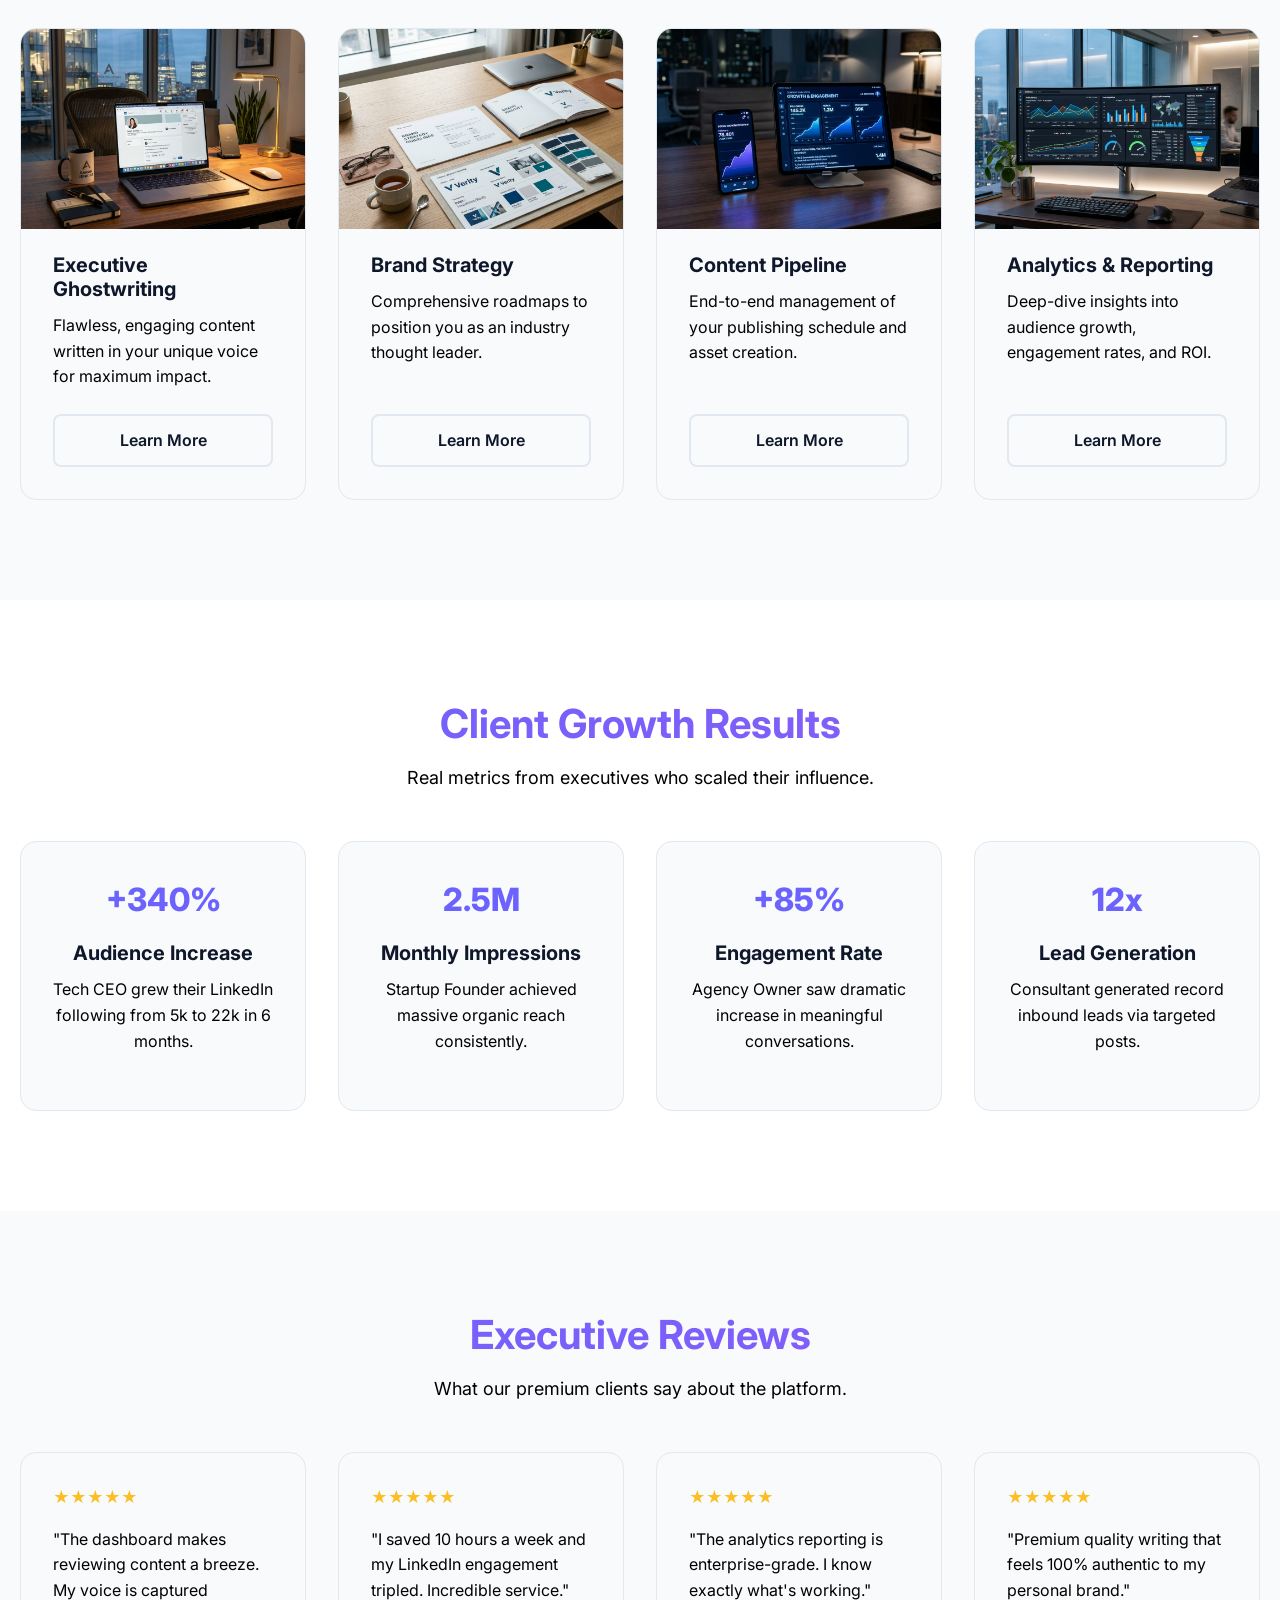
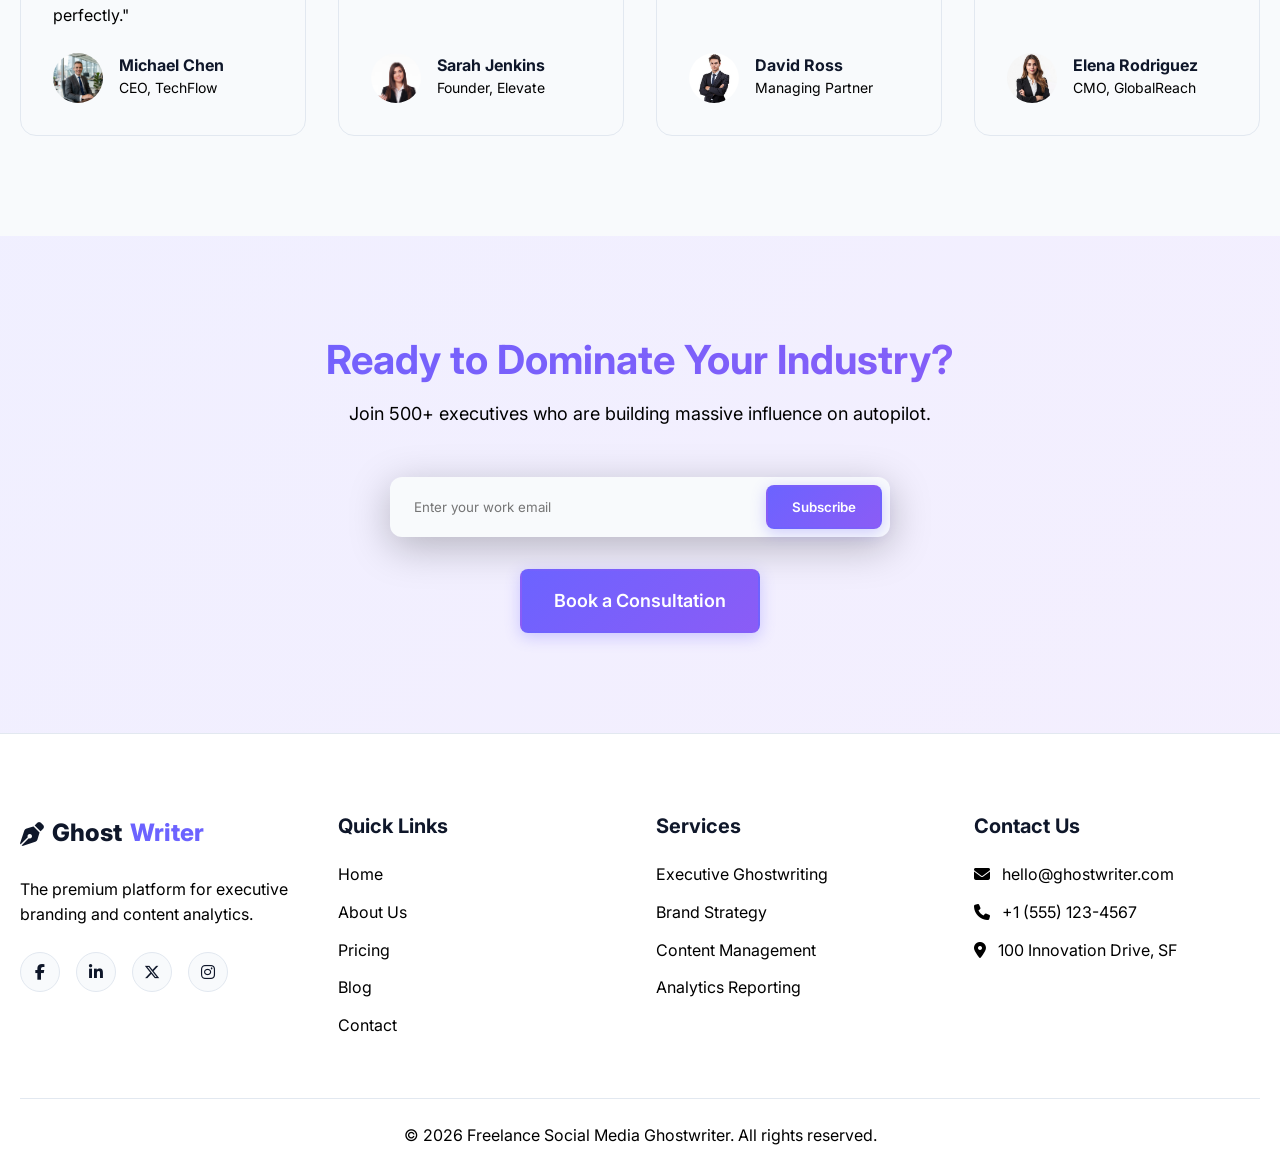
==== commit 8d010ce8: "fourth commit" ====
--- a/index.html
+++ b/index.html
@@ -93,8 +93,8 @@
         <div class="container">
             <div class="grid-4">
                 <div class="card text-center stats-card" style="padding: 0; overflow: hidden;">
-                    <div style="width: 100%; height: 130px; background: #2563eb; display: flex; align-items: center; justify-content: center; padding: 1.5rem;">
-                        <img src="assets/images/teams.png" alt="Active CEOs" style="max-width: 100%; max-height: 100%; object-fit: contain;">
+                    <div style="width: 100%; height: 130px; overflow: hidden;">
+                        <img src="assets/images/active-ceos.png" alt="Active CEOs" style="width: 100%; height: 100%; object-fit: cover;">
                     </div>
                     <div style="padding: 1.5rem 2rem 2rem;">
                         <h2 class="counter" data-target="250">0</h2>
@@ -111,8 +111,8 @@
                     </div>
                 </div>
                 <div class="card text-center stats-card" style="padding: 0; overflow: hidden;">
-                    <div style="width: 100%; height: 130px; background: #ffffff; display: flex; align-items: center; justify-content: center; padding: 1.5rem; border-bottom: 1px solid var(--border);">
-                        <img src="assets/images/pen.png" alt="Posts Written" style="max-width: 100%; max-height: 100%; object-fit: contain;">
+                    <div style="width: 100%; height: 130px; overflow: hidden;">
+                        <img src="assets/images/posts-written.png" alt="Posts Written" style="width: 100%; height: 100%; object-fit: cover;">
                     </div>
                     <div style="padding: 1.5rem 2rem 2rem;">
                         <h2 class="counter" data-target="10000">0</h2>
@@ -120,8 +120,8 @@
                     </div>
                 </div>
                 <div class="card text-center stats-card" style="padding: 0; overflow: hidden;">
-                    <div style="width: 100%; height: 130px; background: #ffffff; display: flex; align-items: center; justify-content: center; padding: 1.5rem; border-bottom: 1px solid var(--border);">
-                        <img src="assets/images/eye.png" alt="Million Impressions" style="max-width: 100%; max-height: 100%; object-fit: contain;">
+                    <div style="width: 100%; height: 130px; overflow: hidden;">
+                        <img src="assets/images/million-impressions.png" alt="Million Impressions" style="width: 100%; height: 100%; object-fit: cover;">
                     </div>
                     <div style="padding: 1.5rem 2rem 2rem;">
                         <h2 class="counter" data-target="50">0</h2>
--- a/assets/css/style.css
+++ b/assets/css/style.css
@@ -8,13 +8,13 @@
   --light: #ffffff;
   --dark: #0f172a;
   --text: #e5e7eb;
-  --gray: #94a3b8;
+  --gray: #000000;
   --border: #e2e8f0;
   --glass: rgba(255, 255, 255, 0.08);
   --shadow: 0 10px 40px rgba(0, 0, 0, 0.25);
   --gradient: linear-gradient(135deg, #6c63ff, #8b5cf6);
   --bg-color: #ffffff;
-  --text-color: #334155;
+  --text-color: #000000;
   --heading-color: #0f172a;
   --card-bg: #f8fafc;
   --nav-bg: rgba(255, 255, 255, 0.85);
--- a/assets/css/dark-mode.css
+++ b/assets/css/dark-mode.css
@@ -5,6 +5,7 @@
   --bg-color: #000000;
   --text-color: #a1a1aa;
   --heading-color: #ffffff;
+  --gray: #94a3b8;
   --card-bg: #09090b;
   --nav-bg: rgba(0, 0, 0, 0.9);
   --input-bg: #09090b;
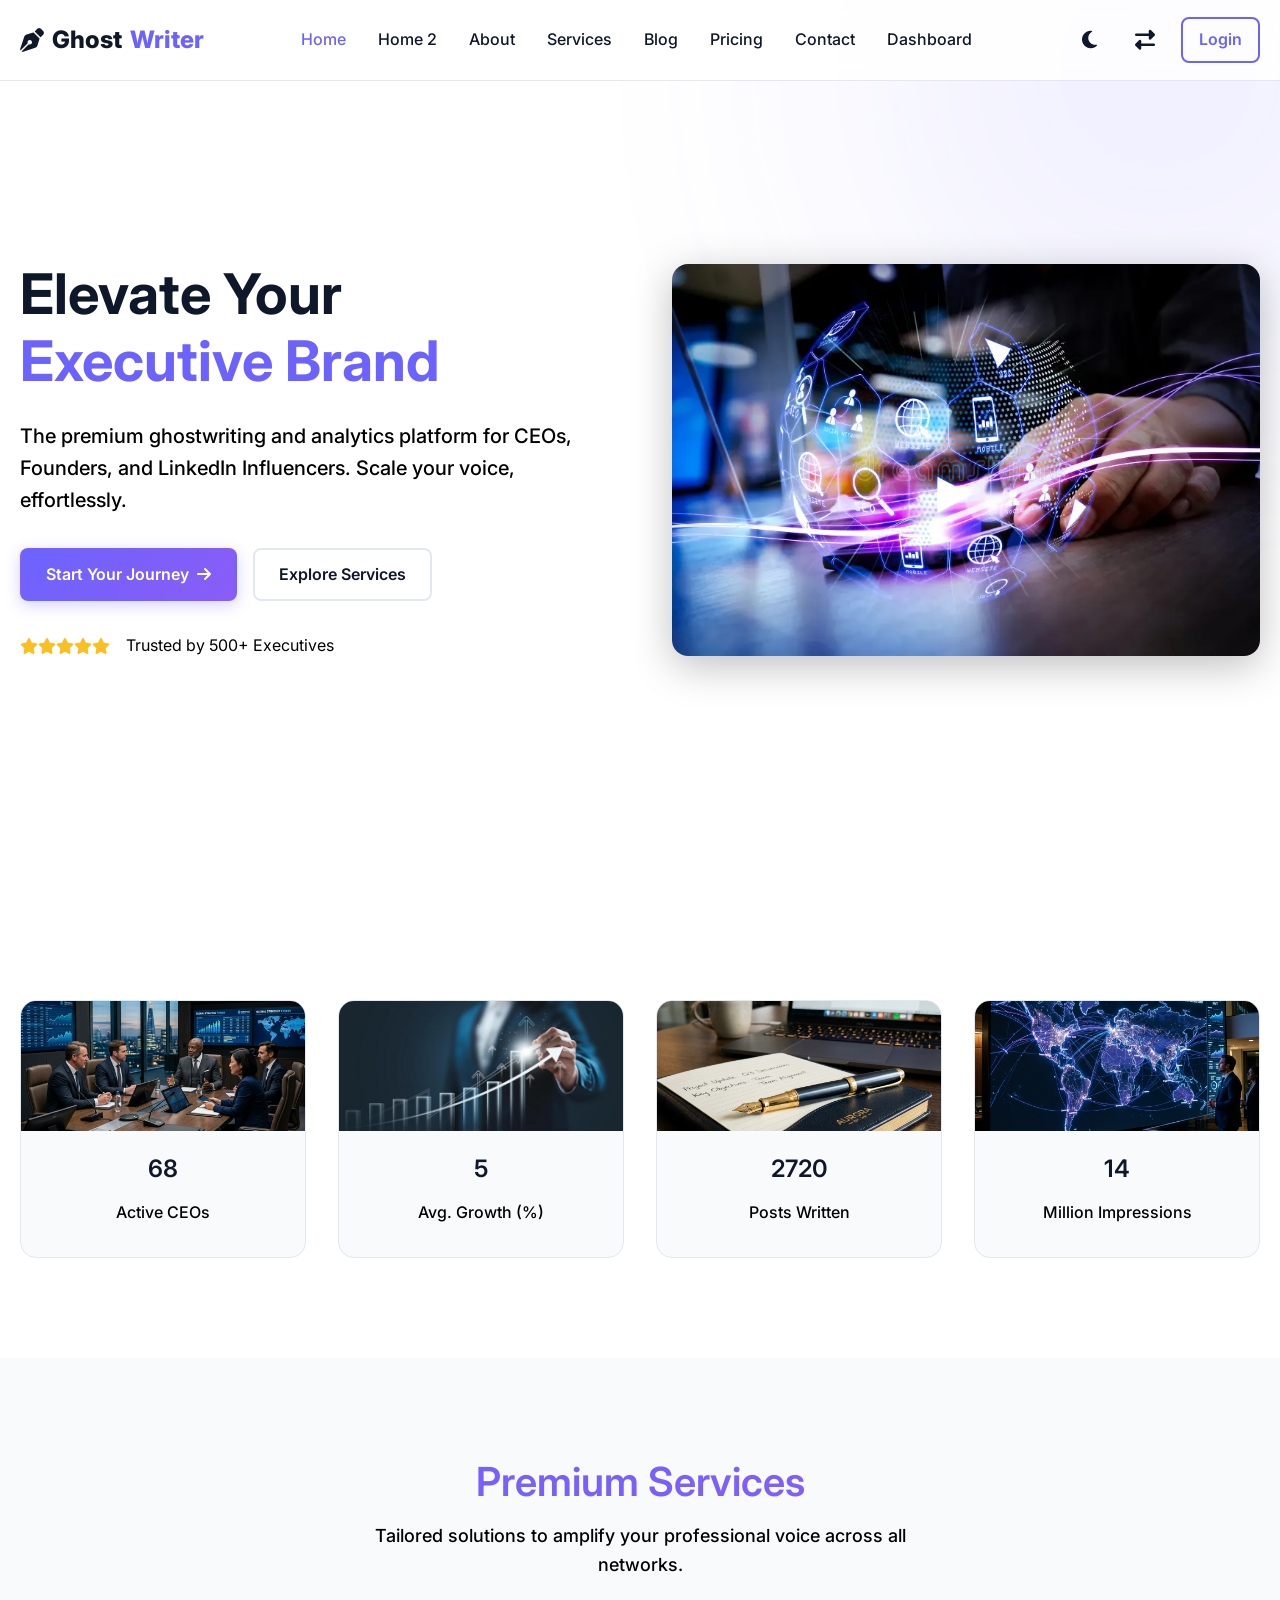
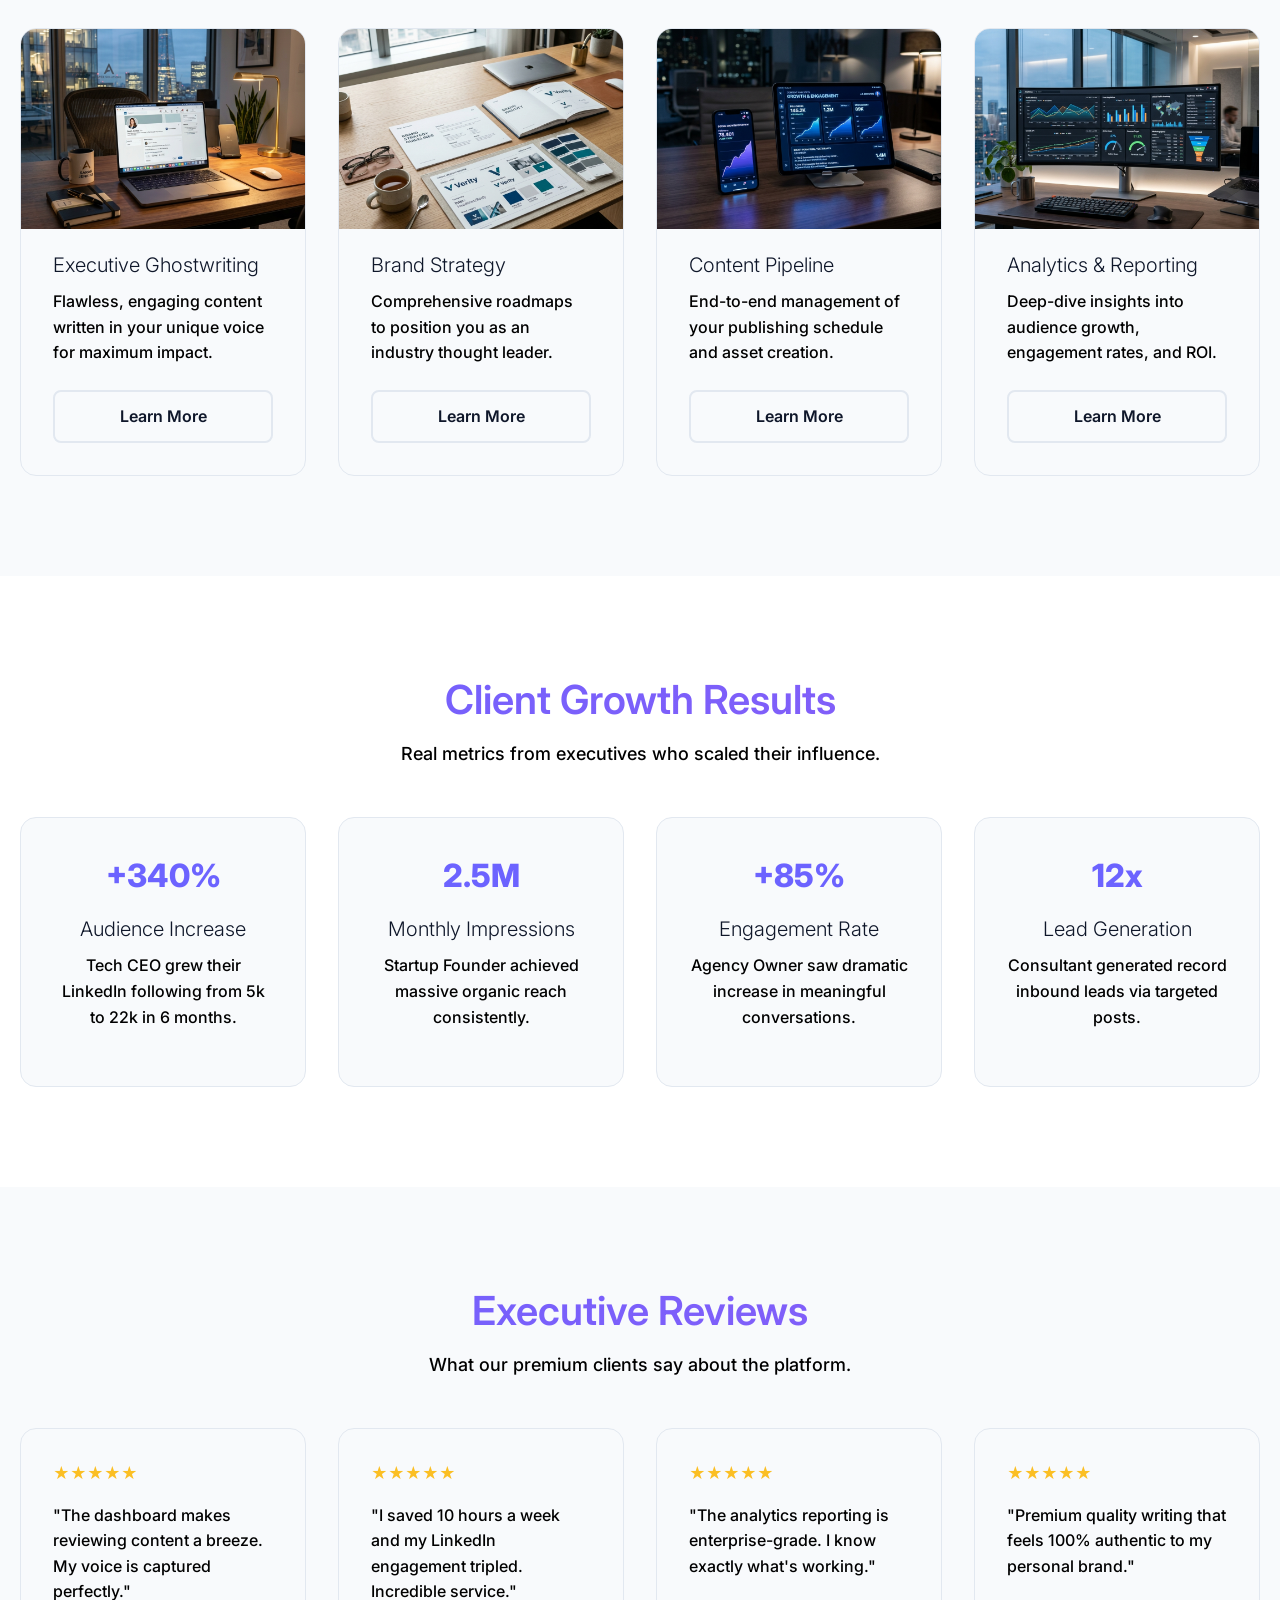
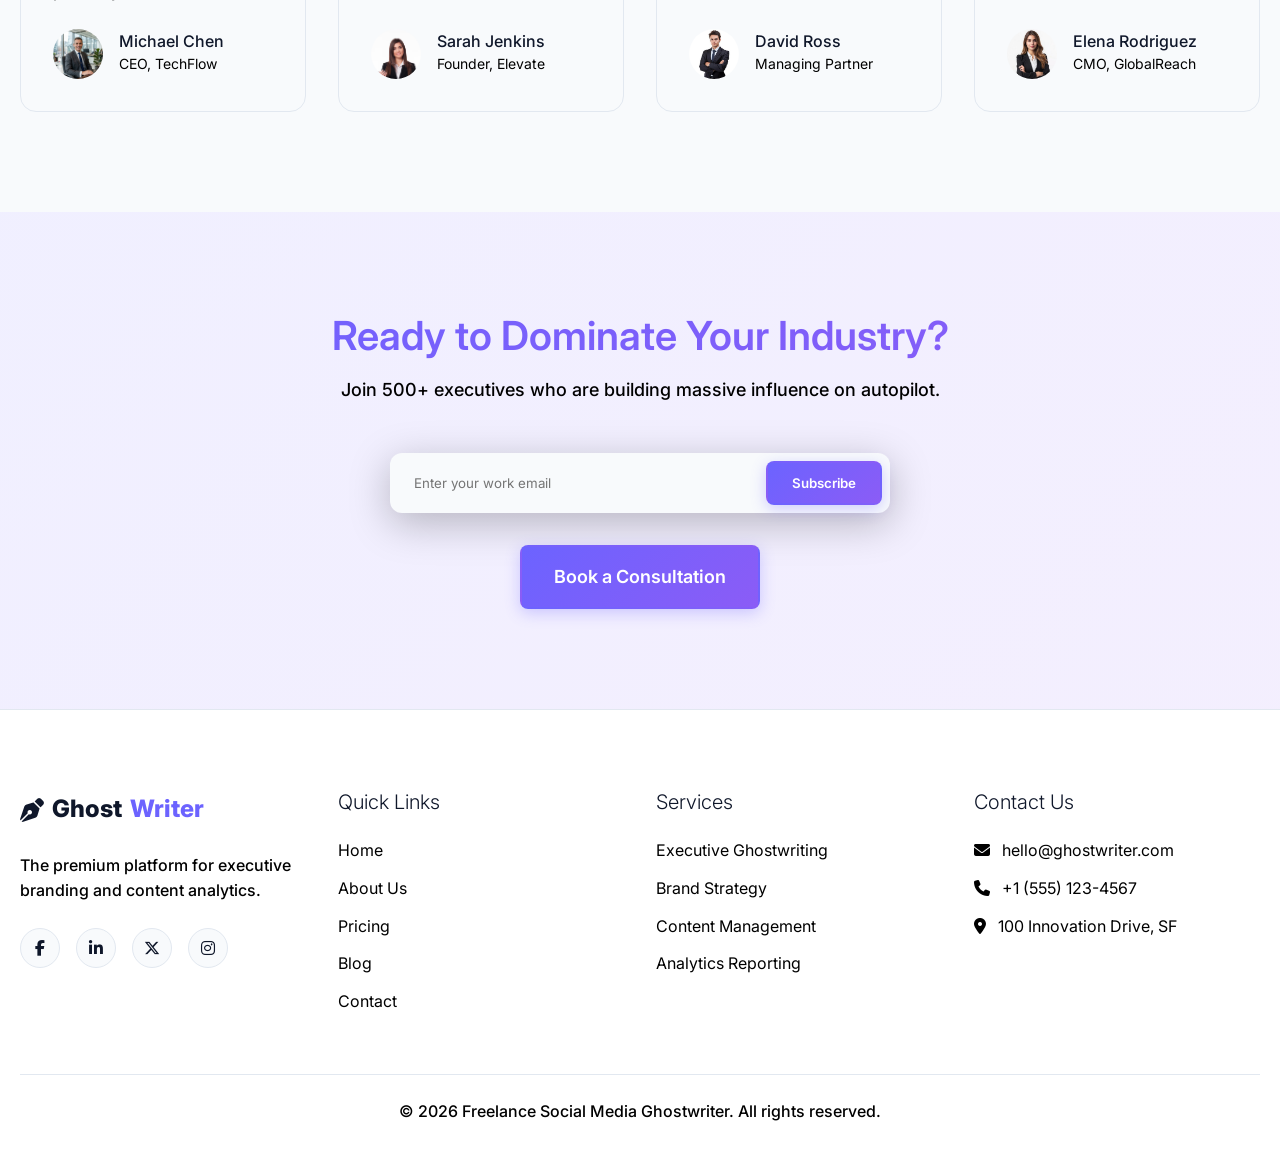
==== commit 1e620c26: "clientcorrections2report1" ====
--- a/index.html
+++ b/index.html
@@ -6,7 +6,7 @@
     <meta name="viewport" content="width=device-width, initial-scale=1.0">
     <title>Home - Freelance Social Media Ghostwriter</title>
     <meta name="description" content="Premium SaaS + Executive Branding + Social Media Analytics Platform">
-    <link href="https://fonts.googleapis.com/css2?family=Inter:wght@400;500;600;700;800&display=swap" rel="stylesheet">
+    <link href="https://fonts.googleapis.com/css2?family=Inter:wght@300;400;500;600;700;800&display=swap" rel="stylesheet">
     <link rel="stylesheet" href="https://cdnjs.cloudflare.com/ajax/libs/font-awesome/6.5.1/css/all.min.css">
     <link rel="stylesheet" href="assets/css/style.css">
     <link rel="stylesheet" href="assets/css/dark-mode.css">
--- a/assets/css/style.css
+++ b/assets/css/style.css
@@ -48,9 +48,31 @@
 h6 {
   color: var(--heading-color);
   font-family: 'Inter', sans-serif;
-  font-weight: 700;
   line-height: 1.2;
   margin-bottom: 1rem;
+}
+
+h1 {
+  font-weight: 700;
+}
+
+h2 {
+  font-weight: 600;
+}
+
+h3 {
+  font-weight: 300;
+}
+
+h4,
+h5,
+h6 {
+  font-weight: 500;
+}
+
+p,
+.section-subtitle {
+  font-weight: 500;
 }
 
 a {
@@ -124,6 +146,7 @@
   margin-bottom: 1rem;
   background: var(--gradient);
   -webkit-background-clip: text;
+  background-clip: text;
   -webkit-text-fill-color: transparent;
 }
 
